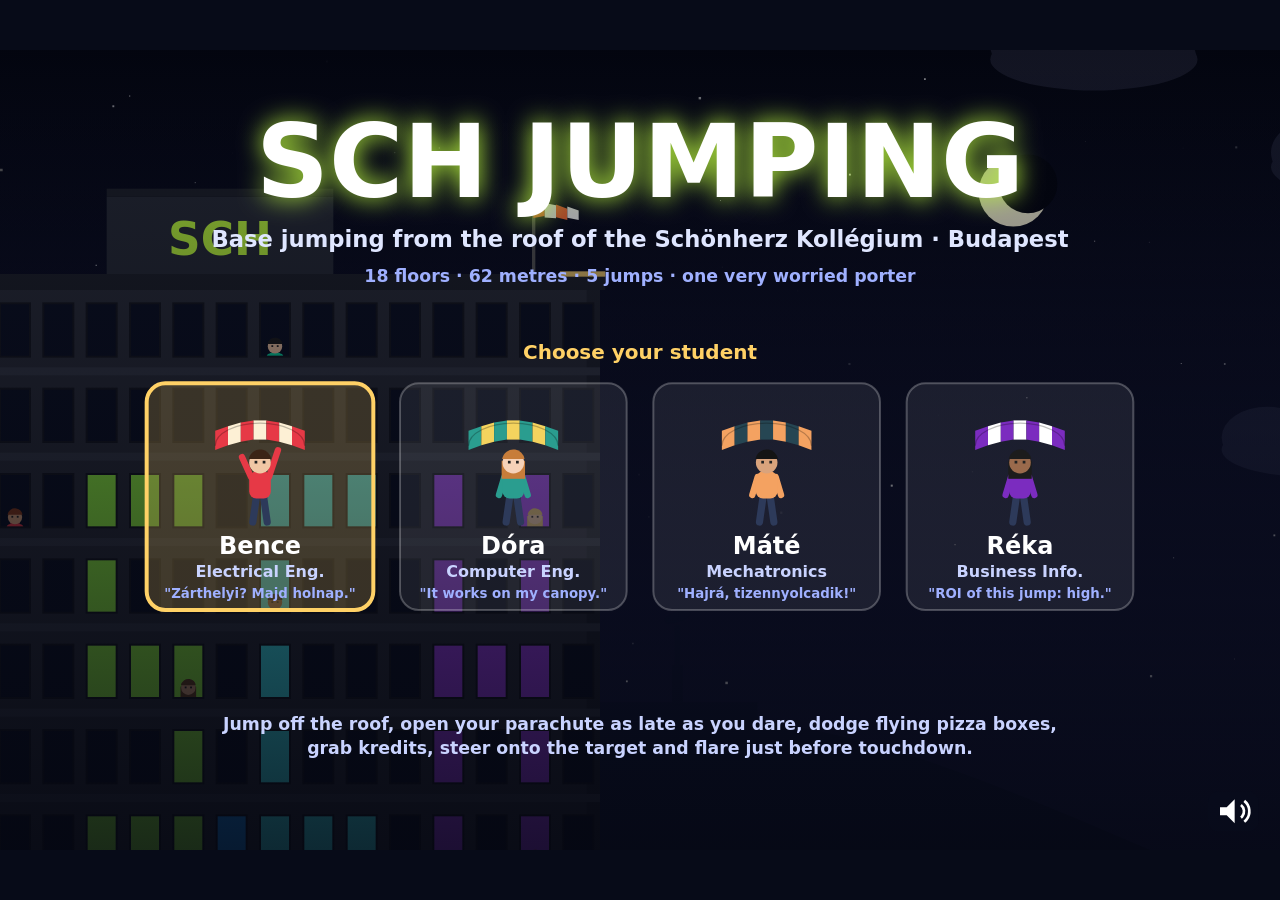
==== sch-jumping/index.html @ 9d04c033 "Add SCH Jumping: base jumping game from the Schönherz Kollégium roof Single-file HTML5 canvas game: " ====
<!doctype html>
<html lang="en">
<head>
<meta charset="utf-8">
<meta name="viewport" content="width=device-width, initial-scale=1, viewport-fit=cover">
<title>SCH Jumping</title>
<style>
  :root {
    --bg: #070b18;
    --fg: #f4f6ff;
    --btn: rgba(255, 255, 255, 0.16);
    --btn-border: rgba(255, 255, 255, 0.55);
    --act: rgba(255, 204, 51, 0.38);
  }
  @media (prefers-color-scheme: dark) {
    :root:not([data-theme="light"]) { --bg: #070b18; --fg: #f4f6ff; }
  }
  :root[data-theme="dark"] { --bg: #070b18; --fg: #f4f6ff; }
  html, body {
    margin: 0; height: 100%; background: var(--bg); color: var(--fg);
    overflow: hidden; touch-action: none; user-select: none; -webkit-user-select: none;
    font-family: system-ui, -apple-system, "Segoe UI", Roboto, sans-serif;
  }
  #wrap { position: fixed; inset: 0; display: flex; align-items: center; justify-content: center; }
  canvas { display: block; touch-action: none; outline: none; }
  #touch {
    position: fixed; left: 0; right: 0; bottom: 0; display: none;
    justify-content: space-between; align-items: flex-end;
    padding: 0 16px calc(16px + env(safe-area-inset-bottom)); pointer-events: none;
  }
  body.touch #touch { display: flex; }
  #touch .steer { display: flex; gap: 14px; }
  #touch button {
    pointer-events: auto; width: 68px; height: 68px; border-radius: 50%;
    background: var(--btn); border: 2px solid var(--btn-border); color: #fff;
    font-size: 26px; font-weight: 700; touch-action: none; -webkit-tap-highlight-color: transparent;
  }
  #touch button.act { width: 92px; height: 92px; background: var(--act); font-size: 15px; letter-spacing: .5px; }
  #touch button.on { background: rgba(255, 255, 255, 0.4); }
</style>
</head>
<body>
<div id="wrap"><canvas id="game" tabindex="0" aria-label="SCH Jumping game"></canvas></div>
<div id="touch">
  <div class="steer">
    <button id="btnL" aria-label="Steer left">◀</button>
    <button id="btnR" aria-label="Steer right">▶</button>
  </div>
  <button id="btnA" class="act" aria-label="Action">JUMP</button>
</div>
<script>
'use strict';
// =====================================================================
//  SCH JUMPING — base jumping from the roof of the Schönherz Kollégium
// =====================================================================

const cvs = document.getElementById('game');
const ctx = cvs.getContext('2d');
const W = 960, H = 600;
let scale = 1, dpr = 1;

function resize() {
  dpr = Math.min(window.devicePixelRatio || 1, 2);
  scale = Math.min(innerWidth / W, innerHeight / H);
  cvs.style.width = W * scale + 'px';
  cvs.style.height = H * scale + 'px';
  cvs.width = Math.round(W * scale * dpr);
  cvs.height = Math.round(H * scale * dpr);
}
addEventListener('resize', resize);
resize();

// ---------- helpers ----------
const clamp = (v, a, b) => Math.max(a, Math.min(b, v));
const lerp = (a, b, t) => a + (b - a) * t;
const rand = (a, b) => a + Math.random() * (b - a);
const pick = arr => arr[Math.floor(Math.random() * arr.length)];
function mulberry32(a) {
  return function () {
    a |= 0; a = a + 0x6D2B79F5 | 0;
    let t = Math.imul(a ^ a >>> 15, 1 | a);
    t = t + Math.imul(t ^ t >>> 7, 61 | t) ^ t;
    return ((t ^ t >>> 14) >>> 0) / 4294967296;
  };
}
function store(key, val) {
  try {
    if (val === undefined) return localStorage.getItem(key);
    localStorage.setItem(key, val);
  } catch (e) { /* storage unavailable */ }
  return null;
}

// ---------- world constants ----------
const PXM = 20;             // pixels per metre
const G = 300;              // gravity (px/s^2) — scaled for gameplay
const VT = 640;             // terminal free-fall speed (px/s)
const VC = 90;              // canopy descent speed (px/s)
const BLD_L = 80, BLD_R = 600;
const GF_H = 90, FLOOR_H = 64, FLOORS = 18, COLS = 16;
const CW = (BLD_R - BLD_L) / COLS;
const ROOF_H = GF_H + FLOORS * FLOOR_H;   // ~62 m, like the real 18-storey tower
const WORLD_W = 1700;
const EDGE_X = BLD_R - 12;

const SURF = [
  { x0: BLD_R, x1: 690, type: 'sidewalk' },
  { x0: 690, x1: 1220, type: 'lawn' },
  { x0: 1220, x1: 1250, type: 'sidewalk' },
  { x0: 1250, x1: 1400, type: 'road' },
  { x0: 1400, x1: WORLD_W, type: 'sidewalk' },
];
const TREES = [{ x: 715, trunk: 46, r: 30 }, { x: 1180, trunk: 60, r: 40 }];

const LEVELS = [
  { name: 'Gólyahét', en: "Freshers' week", sky: ['#5aa9f5', '#d4ecff'], land: '#6fae4a', wind: 12, gust: 8, tx: 870, tr: 95, throwEvery: 3.2, credits: 6, sun: [780, 110, '#fff6c8'] },
  { name: 'ZH-hét', en: 'Midterm week', sky: ['#2f86dc', '#a9d6ff'], land: '#63a544', wind: 28, gust: 12, tx: 990, tr: 82, throwEvery: 2.2, credits: 7, sun: [620, 70, '#fffbe0'] },
  { name: 'Vizsgaidőszak', en: 'Exam season', sky: ['#6d7885', '#c9d0d8'], land: '#5b8f47', wind: -30, gust: 15, tx: 800, tr: 70, throwEvery: 1.6, credits: 8, gloom: true },
  { name: 'Schönherz Qpa', en: 'Party week · Mátrix night', sky: ['#03050f', '#1b1f4a'], land: '#2f4a2c', wind: 40, gust: 18, tx: 1060, tr: 60, throwEvery: 1.1, credits: 9, night: true, matrix: true, moon: [760, 90] },
  { name: 'Diplomaosztó', en: 'Graduation day', sky: ['#e9774f', '#ffd29a'], land: '#6a9a45', wind: -42, gust: 22, tx: 920, tr: 50, throwEvery: 1.3, credits: 10, sun: [820, 380, '#fff0c0'] },
];

const STUDENTS = [
  { name: 'Bence', major: 'Electrical Eng.', quote: '"Zárthelyi? Majd holnap."', hoodie: '#e63946', hair: '#3b2416', skin: '#f1c7a5', canopy: ['#e63946', '#fdf0d5'] },
  { name: 'Dóra', major: 'Computer Eng.', quote: '"It works on my canopy."', hoodie: '#2a9d8f', hair: '#c77d3a', skin: '#f6d2b8', long: true, canopy: ['#2a9d8f', '#f4d35e'] },
  { name: 'Máté', major: 'Mechatronics', quote: '"Hajrá, tizennyolcadik!"', hoodie: '#f4a261', hair: '#141414', skin: '#d9a37c', canopy: ['#f4a261', '#264653'] },
  { name: 'Réka', major: 'Business Info.', quote: '"ROI of this jump: high."', hoodie: '#7b2cbf', hair: '#1c1c1c', skin: '#9a6a4c', long: true, canopy: ['#7b2cbf', '#ffffff'] },
];

const HAIRS = ['#1c1c1c', '#3b2416', '#6b4423', '#c77d3a', '#e8c170', '#8a3b1b'];
const SKINS = ['#f6d2b8', '#f1c7a5', '#d9a37c', '#b07a55', '#8d5b3e'];
const SHIRTS = ['#e63946', '#457b9d', '#2a9d8f', '#f4a261', '#8338ec', '#ffbe0b', '#3a86ff', '#fb5607', '#6c757d', '#06d6a0'];
const CHEERS = ['Hajrá!', 'Gyerünk!', 'Ez az!', 'Húzd meg!', 'SCH! SCH!', 'Nyomjad!'];

// ---------- game state ----------
let state = 'title';      // title | play | result | final
let sel = 0;              // selected student
let lvl = LEVELS[3];
let levelIdx = 0;
let runResults = [];
let best = parseInt(store('schjumping.best') || '0', 10) || 0;
let P, coins, items, warns, particles, floaters, crowd, residents, bubbles;
let throwTimer = 0, landT = 0, shake = 0, result = null, stats = null;
let camX = 150, camH = ROOF_H + 180 - H;
let gt = 0, power = 0, steer = 0;
let muted = store('schjumping.muted') === '1';
const keys = {};
const touchSteer = { l: false, r: false };

// ambient (deterministic background)
const bgRng = mulberry32(1848);
const clouds = Array.from({ length: 9 }, () => ({ x: bgRng() * 1600, y: 300 + bgRng() * 1100, s: 0.6 + bgRng() * 0.9, p: 0.25 + bgRng() * 0.3 }));
const midBlocks = [];
for (let x = -200; x < 2200;) { const w = 60 + bgRng() * 110; midBlocks.push({ x, w, h: 70 + bgRng() * 150, seed: bgRng() }); x += w + 10 + bgRng() * 30; }
const stars = Array.from({ length: 90 }, () => ({ x: bgRng() * W, y: bgRng() * H * 0.8, s: bgRng() * 1.6 + 0.3, tw: bgRng() * 6 }));
let tramX = -600;

// ---------- audio ----------
let AC = null, windGain = null, noiseBuf = null;
function initAudio() {
  if (AC) { if (AC.state === 'suspended') AC.resume(); return; }
  try {
    AC = new (window.AudioContext || window.webkitAudioContext)();
    noiseBuf = AC.createBuffer(1, AC.sampleRate * 2, AC.sampleRate);
    const d = noiseBuf.getChannelData(0);
    for (let i = 0; i < d.length; i++) d[i] = Math.random() * 2 - 1;
    const src = AC.createBufferSource(); src.buffer = noiseBuf; src.loop = true;
    const lp = AC.createBiquadFilter(); lp.type = 'lowpass'; lp.frequency.value = 700;
    windGain = AC.createGain(); windGain.gain.value = 0;
    src.connect(lp); lp.connect(windGain); windGain.connect(AC.destination); src.start();
  } catch (e) { AC = null; }
}
function blip(freq, dur, type = 'square', vol = 0.08, slide = 0) {
  if (!AC || muted) return;
  const t = AC.currentTime, o = AC.createOscillator(), g = AC.createGain();
  o.type = type; o.frequency.setValueAtTime(freq, t);
  if (slide) o.frequency.exponentialRampToValueAtTime(Math.max(40, freq + slide), t + dur);
  g.gain.setValueAtTime(vol, t); g.gain.exponentialRampToValueAtTime(0.0001, t + dur);
  o.connect(g); g.connect(AC.destination); o.start(t); o.stop(t + dur + 0.02);
}
function noise(dur, freq, q = 1, vol = 0.2) {
  if (!AC || muted) return;
  const t = AC.currentTime, s = AC.createBufferSource(), f = AC.createBiquadFilter(), g = AC.createGain();
  s.buffer = noiseBuf; f.type = 'bandpass'; f.frequency.value = freq; f.Q.value = q;
  g.gain.setValueAtTime(vol, t); g.gain.exponentialRampToValueAtTime(0.0001, t + dur);
  s.connect(f); f.connect(g); g.connect(AC.destination); s.start(t); s.stop(t + dur + 0.05);
}
const sfx = {
  jump: () => blip(300, 0.25, 'triangle', 0.12, 400),
  pop: () => { noise(0.25, 900, 0.8, 0.35); blip(160, 0.15, 'sine', 0.15, -60); },
  coin: () => { blip(988, 0.08, 'square', 0.06); setTimeout(() => blip(1319, 0.14, 'square', 0.06), 70); },
  hit: () => { blip(180, 0.2, 'sawtooth', 0.1, -120); noise(0.12, 500, 1, 0.15); },
  thud: () => { blip(110, 0.2, 'sine', 0.25, -50); noise(0.15, 200, 0.7, 0.25); },
  crash: () => { noise(0.8, 150, 0.5, 0.5); blip(90, 0.6, 'sawtooth', 0.12, -60); },
  cheer: () => { noise(1.4, 1600, 0.6, 0.18); noise(1.1, 2600, 0.8, 0.1); for (let i = 0; i < 5; i++) setTimeout(() => blip(700 + Math.random() * 600, 0.08, 'triangle', 0.04), i * 140); },
  beep: () => blip(1200, 0.06, 'square', 0.05),
  honk: () => { blip(420, 0.35, 'square', 0.08); blip(520, 0.35, 'square', 0.06); },
};

// ---------- level setup ----------
function windNow() {
  return lvl.wind + Math.sin(gt * 0.8) * lvl.gust * 0.6 + Math.sin(gt * 2.3 + 1) * lvl.gust * 0.4;
}
function surfaceAt(x) {
  for (const s of SURF) if (x >= s.x0 && x < s.x1) return s.type;
  return 'sidewalk';
}
function randomPerson(extra) {
  return Object.assign({ hair: pick(HAIRS), skin: pick(SKINS), hoodie: pick(SHIRTS), long: Math.random() < 0.45 }, extra);
}
function makeResidents() {
  const r = new Map();
  for (let row = 0; row < FLOORS; row++) for (let c = 0; c < COLS; c++)
    if (Math.random() < 0.11) r.set(row * COLS + c, randomPerson({ phase: Math.random() * 6 }));
  return r;
}
function makeCrowd(L) {
  const out = [];
  let tries = 0;
  while (out.length < 7 && tries++ < 300) {
    const x = rand(700, 1210);
    if (Math.abs(x - L.tx) < L.tr + 22) continue;
    if (TREES.some(t => Math.abs(t.x - x) < 14)) continue;
    if (out.some(o => Math.abs(o.x - x) < 22)) continue;
    out.push(randomPerson({ x, phase: Math.random() * 6, mood: 'idle', jumpT: 0 }));
  }
  return out;
}
function makeCoins(L) {
  const n = L.credits, out = [];
  for (let i = 0; i < n; i++) {
    const f = (i + 0.5) / n;
    out.push({ x: clamp(lerp(700, L.tx, f) + rand(-110, 110), 650, 1400), h: ROOF_H - 170 - f * (ROOF_H - 330), got: false, ph: Math.random() * 6 });
  }
  return out;
}
function startLevel(i) {
  levelIdx = i; lvl = LEVELS[i];
  P = { x: EDGE_X, h: ROOF_H, vx: 0, vd: 0, phase: 'ready', t: 0, deployT: 0, flareT: 0, flared: false, stallT: 0, rot: 0, spin: 0, openAlt: null, beepT: 0 };
  coins = makeCoins(lvl); items = []; warns = []; particles = []; floaters = []; bubbles = [];
  crowd = makeCrowd(lvl); residents = makeResidents();
  throwTimer = lvl.throwEvery + 1.5; landT = 0; shake = 0; result = null;
  stats = { coins: 0, hits: 0 };
  camX = clamp(P.x - W * 0.45, 0, WORLD_W - W); camH = clamp(P.h - H * 0.62, -70, ROOF_H + 180 - H);
  state = 'play';
  updateActionLabel();
}
function goTitle() {
  state = 'title'; lvl = LEVELS[3];
  P = { x: EDGE_X, h: ROOF_H, vx: 0, vd: 0, phase: 'ready', t: 0, rot: 0, spin: 0 };
  coins = []; items = []; warns = []; particles = []; floaters = []; bubbles = [];
  crowd = makeCrowd(lvl); residents = makeResidents();
  camX = 150; camH = ROOF_H + 180 - H;
  updateActionLabel();
}

// ---------- input ----------
function action() {
  initAudio();
  if (state === 'title') { runResults = []; startLevel(0); return; }
  if (state === 'result') {
    if (levelIdx < LEVELS.length - 1) startLevel(levelIdx + 1);
    else finishRun();
    return;
  }
  if (state === 'final') { goTitle(); return; }
  if (state !== 'play') return;
  if (P.phase === 'ready') doJump();
  else if (P.phase === 'free') deploy();
  else if (P.phase === 'canopy' && !P.flared) { P.flared = true; P.flareT = 1.2; blip(500, 0.15, 'triangle', 0.06, -200); }
  updateActionLabel();
}
function updateActionLabel() {
  const b = document.getElementById('btnA');
  let t = 'GO';
  if (state === 'play') t = { ready: 'JUMP', free: 'OPEN', deploy: 'OPEN', canopy: 'FLARE', done: '…' }[P.phase] || 'GO';
  else if (state === 'title') t = 'START';
  else if (state === 'result') t = 'NEXT';
  else if (state === 'final') t = 'AGAIN';
  b.textContent = t;
}
function doJump() {
  P.phase = 'free'; P.t = 0;
  P.vx = 40 + 130 * power; P.vd = -150;
  sfx.jump();
  floater(P.x, P.h + 50, power > 0.85 ? 'Great exit!' : power < 0.3 ? 'Weak exit…' : 'Go!', '#fff');
}
function deploy() {
  P.phase = 'deploy'; P.deployT = 0; P.openAlt = P.h;
  P.vx += rand(-25, 25);
  sfx.pop();
}
addEventListener('keydown', e => {
  const k = e.key;
  if (k === ' ' || k === 'Enter' || k.startsWith('Arrow')) e.preventDefault();
  if (keys[k]) return;
  keys[k] = true;
  if (state === 'title') {
    if (k === 'ArrowLeft' || k === 'a' || k === 'A') { sel = (sel + STUDENTS.length - 1) % STUDENTS.length; sfx.beep(); initAudio(); }
    if (k === 'ArrowRight' || k === 'd' || k === 'D') { sel = (sel + 1) % STUDENTS.length; sfx.beep(); initAudio(); }
  }
  if (k === ' ' || k === 'Enter') action();
  if (k === 'm' || k === 'M') toggleMute();
  if (k === 'Escape') goTitle();
});
addEventListener('keyup', e => { keys[e.key] = false; });
addEventListener('blur', () => { for (const k in keys) keys[k] = false; touchSteer.l = touchSteer.r = false; });
function toggleMute() { muted = !muted; store('schjumping.muted', muted ? '1' : '0'); if (windGain) windGain.gain.value = 0; }

function toLogical(e) {
  const r = cvs.getBoundingClientRect();
  return { x: (e.clientX - r.left) / r.width * W, y: (e.clientY - r.top) / r.height * H };
}
const MUTE_BTN = { x: 906, y: H - 44, w: 38, h: 30 };
function cardRect(i) { return { x: 110 + i * 190, y: 250, w: 170, h: 170 }; }
cvs.addEventListener('pointerdown', e => {
  e.preventDefault();
  cvs.focus();
  if (e.pointerType === 'touch') document.body.classList.add('touch');
  const p = toLogical(e);
  if (p.x >= MUTE_BTN.x && p.x <= MUTE_BTN.x + MUTE_BTN.w && p.y >= MUTE_BTN.y && p.y <= MUTE_BTN.y + MUTE_BTN.h) { initAudio(); toggleMute(); return; }
  if (state === 'title') {
    for (let i = 0; i < STUDENTS.length; i++) {
      const c = cardRect(i);
      if (p.x >= c.x && p.x <= c.x + c.w && p.y >= c.y && p.y <= c.y + c.h) {
        initAudio();
        if (sel === i) action(); else { sel = i; sfx.beep(); }
        return;
      }
    }
  }
  action();
});
function holdButton(id, on, off) {
  const b = document.getElementById(id);
  const down = e => { e.preventDefault(); b.classList.add('on'); on(); };
  const up = e => { e.preventDefault(); b.classList.remove('on'); off(); };
  b.addEventListener('pointerdown', down);
  b.addEventListener('pointerup', up);
  b.addEventListener('pointercancel', up);
  b.addEventListener('pointerleave', up);
}
holdButton('btnL', () => {
  touchSteer.l = true;
  if (state === 'title') { sel = (sel + STUDENTS.length - 1) % STUDENTS.length; initAudio(); sfx.beep(); }
}, () => { touchSteer.l = false; });
holdButton('btnR', () => {
  touchSteer.r = true;
  if (state === 'title') { sel = (sel + 1) % STUDENTS.length; initAudio(); sfx.beep(); }
}, () => { touchSteer.r = false; });
holdButton('btnA', () => action(), () => {});
if (matchMedia('(pointer: coarse)').matches) document.body.classList.add('touch');

// ---------- effects ----------
function floater(x, h, text, color, size = 18) { floaters.push({ x, h, text, color, size, life: 1.4 }); }
function burst(x, h, n, colors, speed = 160, g = 300) {
  for (let i = 0; i < n; i++) {
    const a = Math.random() * Math.PI * 2, s = Math.random() * speed;
    particles.push({ x, h, vx: Math.cos(a) * s, vh: Math.sin(a) * s + speed * 0.4, life: rand(0.6, 1.4), max: 1.4, c: pick(colors), size: rand(2, 5), g });
  }
}

// ---------- update ----------
function update(dt) {
  gt += dt;
  const w = lvl ? windNow() : 0;
  for (const c of clouds) { c.x += (w * 0.6 + 6) * dt * c.s; if (c.x > 1800) c.x -= 2000; if (c.x < -200) c.x += 2000; }
  tramX += 90 * dt; if (tramX > 2600) tramX = -900;

  for (const p of particles) { p.vh -= p.g * dt; p.x += p.vx * dt; p.h += p.vh * dt; p.life -= dt; if (p.h < 0 && p.g > 0) { p.h = 0; p.vh *= -0.3; p.vx *= 0.6; } }
  particles = particles.filter(p => p.life > 0);
  for (const f of floaters) { f.h += 40 * dt; f.life -= dt; }
  floaters = floaters.filter(f => f.life > 0);
  for (const b of bubbles) b.life -= dt;
  bubbles = bubbles.filter(b => b.life > 0);
  for (const c of crowd) {
    if (c.jumpT > 0) c.jumpT -= dt;
    if (state === 'play' && P.phase !== 'done' && P.phase !== 'ready' && P.h < 700 && Math.random() < dt * 0.25 && bubbles.length < 3)
      bubbles.push({ who: c, text: pick(CHEERS), life: 1.6 });
  }
  if (shake > 0) shake = Math.max(0, shake - dt * 2.5);

  if (state === 'title') { P.t += dt; return; }
  if (state !== 'play' && state !== 'result') return;

  steer = ((keys.ArrowRight || keys.d || keys.D || touchSteer.r) ? 1 : 0) - ((keys.ArrowLeft || keys.a || keys.A || touchSteer.l) ? 1 : 0);
  P.t += dt;

  if (P.phase === 'ready') {
    power = (Math.sin(P.t * 3.4 - Math.PI / 2) + 1) / 2;
  } else if (P.phase === 'free' || P.phase === 'deploy' || P.phase === 'canopy') {
    physics(dt, w);
    throwing(dt);
  } else if (P.phase === 'done') {
    landT += dt;
    if (landT > 1.6 && state === 'play') { state = 'result'; updateActionLabel(); }
  }

  for (const it of items) {
    it.vh -= it.g * dt; it.x += it.vx * dt; it.h += it.vh * dt; it.rot += it.spin * dt;
  }
  items = items.filter(it => it.h > -20 && it.x < WORLD_W + 50);
  for (const wn of warns) wn.t -= dt;
  for (const wn of warns) if (wn.t <= 0 && !wn.fired) { wn.fired = true; spawnItem(wn); }
  warns = warns.filter(wn => wn.t > -0.8);

  // camera
  const tcx = clamp(P.x - W * 0.45, 0, WORLD_W - W);
  const tch = clamp(P.h - H * 0.62, -70, ROOF_H + 180 - H);
  camX = lerp(camX, tcx, Math.min(1, dt * 4));
  camH = lerp(camH, tch, Math.min(1, dt * 6));

  // wind audio
  if (windGain && AC) {
    const target = muted ? 0 : (P.phase === 'free' || P.phase === 'deploy') ? clamp(Math.abs(P.vd) / VT, 0, 1) * 0.35 : P.phase === 'canopy' ? 0.04 : 0;
    windGain.gain.value = lerp(windGain.gain.value, target, Math.min(1, dt * 5));
  }
}

function physics(dt, w) {
  if (P.phase === 'free') {
    P.vd += (G - G * (P.vd * Math.abs(P.vd)) / (VT * VT)) * dt;
    P.vx += steer * 180 * dt;
    P.vx += (w * 0.25 - P.vx) * 0.5 * dt;
    P.vx = clamp(P.vx, -200, 200);
    P.rot = lerp(P.rot, clamp(P.vx / 900, -0.35, 0.35), dt * 3);
    const alt = P.h / PXM;
    if (alt < 26 && P.h > 0) { P.beepT -= dt; if (P.beepT <= 0) { sfx.beep(); P.beepT = alt < 16 ? 0.12 : 0.25; } }
  } else if (P.phase === 'deploy') {
    P.deployT += dt;
    const f = clamp((P.deployT - 0.15) / 0.45, 0, 1);
    P.vd += G * (1 - f) * dt;
    P.vd += (VC - P.vd) * f * 7 * dt;
    P.vx += (w + steer * 60 - P.vx) * 0.8 * dt;
    P.rot = lerp(P.rot, 0, dt * 5);
    if (P.deployT > 0.8) P.phase = 'canopy', updateActionLabel();
  } else if (P.phase === 'canopy') {
    let target = VC, rate = 2.5;
    if (P.flareT > 0) {
      P.flareT -= dt; target = 35; rate = 6;
      if (P.flareT <= 0) { P.stallT = 0.9; floater(P.x, P.h + 90, 'Stall!', '#ffb3b3', 16); }
    } else if (P.stallT > 0) { P.stallT -= dt; target = 200; }
    P.vd += (target - P.vd) * rate * dt;
    const vxT = P.flareT > 0 ? w * 0.6 + steer * 40 : w + steer * 120;
    P.vx += (vxT - P.vx) * 1.8 * dt;
    P.rot = lerp(P.rot, clamp(-P.vx / 600 + steer * 0.15, -0.3, 0.3), dt * 3);
  }
  if (P.spin > 0) P.spin = Math.max(0, P.spin - dt);

  P.x += P.vx * dt;
  P.h -= P.vd * dt;
  if (P.x > WORLD_W - 20) { P.x = WORLD_W - 20; P.vx = Math.min(0, P.vx); }

  // collisions
  const halfW = P.phase === 'canopy' || (P.phase === 'deploy' && P.deployT > 0.35) ? 38 : 9;
  if (P.h < ROOF_H - 4 && P.x - halfW < BLD_R) {
    return crash(halfW > 9 ? 'Canopy wrapped around the facade!' : 'You smacked into the Schönherz facade!', 'wall');
  }
  for (const t of TREES) {
    const cx = t.x, ch = t.trunk + t.r;
    if (Math.hypot(P.x - cx, P.h + 15 - ch) < t.r + 6) return stuck(t);
  }
  for (const c of coins) {
    if (!c.got && Math.hypot(P.x - c.x, P.h + 17 - c.h) < 26) {
      c.got = true; stats.coins++; sfx.coin();
      floater(c.x, c.h + 10, '+50 kredit', '#ffd166', 16);
      burst(c.x, c.h, 10, ['#ffd166', '#fff3b0'], 90, 0);
    }
  }
  for (const it of items) {
    if (!it.hit && Math.hypot(P.x - it.x, P.h + 17 - it.h) < 22) {
      it.hit = true; stats.hits++; sfx.hit();
      it.vx = -it.vx * 0.4; it.vh = 120; it.spin *= -2;
      P.vx += it.vx < 0 ? 50 : -50; P.spin = 0.8;
      floater(P.x, P.h + 55, it.label + ' −50', '#ff8fa3', 16);
    }
  }
  if (P.h <= 0) { P.h = 0; land(); }
}

function throwing(dt) {
  throwTimer -= dt;
  if (throwTimer > 0 || P.h < 160) return;
  throwTimer = lvl.throwEvery * rand(0.7, 1.3);
  const rows = [];
  for (let r = 0; r < FLOORS; r++) {
    const wh = GF_H + r * FLOOR_H + FLOOR_H / 2;
    if (wh < P.h - 120 && wh > P.h - 380) rows.push(r);
  }
  if (!rows.length) return;
  const row = pick(rows), col = COLS - 1 - Math.floor(Math.random() * 4);
  warns.push({ row, col, t: 0.55, fired: false, who: randomPerson() });
}
function spawnItem(wn) {
  const kinds = [
    { k: 'pizza', label: 'Pizza box', g: 320 },
    { k: 'book', label: 'Textbook', g: 320 },
    { k: 'plane', label: 'Paper plane', g: 30 },
    { k: 'zh', label: 'Failed ZH', g: 120 },
  ];
  const kd = pick(kinds);
  items.push({
    k: kd.k, label: kd.label, g: kd.g,
    x: BLD_L + (wn.col + 0.5) * CW, h: GF_H + wn.row * FLOOR_H + FLOOR_H / 2,
    vx: rand(170, 320), vh: kd.k === 'plane' ? rand(-30, 10) : rand(40, 140),
    rot: 0, spin: kd.k === 'plane' ? 0 : rand(-8, 8), hit: false,
  });
}

// ---------- outcomes ----------
function freefallPoints() {
  if (P.openAlt == null) return 0;
  return Math.round(1500 * Math.pow(1 - clamp(P.openAlt / ROOF_H, 0, 1), 3));
}
function endJump(res) {
  P.phase = 'done'; landT = 0; result = res; P.vx = 0; P.vd = 0;
  runResults[levelIdx] = res.total;
  updateActionLabel();
}
function crash(reason, how) {
  sfx.crash(); shake = 1;
  burst(P.x, P.h + 10, 24, ['#ffffff', '#cccccc', '#ffd166'], 200);
  for (const c of crowd) c.mood = 'shock';
  P.crashHow = how;
  endJump({ kind: 'crash', title: 'OUCH!', sub: reason, lines: [['Freefall bonus', 0], ['Ambulance to Szent Imre kórház', 0]], total: 0 });
}
function stuck(tree) {
  sfx.thud();
  P.tree = tree; P.x = clamp(P.x, tree.x - tree.r * 0.6, tree.x + tree.r * 0.6); P.h = tree.trunk + tree.r * 0.8;
  burst(P.x, P.h + 20, 16, ['#3e7b2e', '#5aa041', '#2d5e22'], 120);
  for (const c of crowd) c.mood = 'shock';
  const ff = freefallPoints(), cr = stats.coins * 50, hp = -stats.hits * 50;
  const lines = [['Freefall bonus', ff], ['Kredits collected', cr]];
  if (stats.hits) lines.push(['Hit by flying objects', hp]);
  lines.push(['Stuck in a tree — no landing points', 0]);
  endJump({ kind: 'stuck', title: 'STUCK IN A TREE', sub: 'The porter is fetching a ladder…', lines, total: Math.max(0, ff + cr + hp) });
}
function land() {
  const v = P.vd;
  if (P.phase === 'free' || v > 240) {
    return crash(P.phase === 'free' ? "You forgot to open the parachute!" : 'Opened way too low — hit the ground at ' + Math.round(v / PXM * 3.6) + ' km/h.', 'ground');
  }
  const surf = surfaceAt(P.x);
  const d = Math.abs(P.x - lvl.tx);
  const lines = [];
  const ff = freefallPoints();
  lines.push(['Freefall bonus (opened at ' + (P.openAlt / PXM).toFixed(1) + ' m)', ff]);
  let acc = 0;
  if (d <= lvl.tr) {
    acc = Math.round(800 * (1 - d / lvl.tr));
    lines.push(['Target accuracy (' + (d / PXM).toFixed(1) + ' m off)', acc]);
    if (d < lvl.tr * 0.15) { lines.push(['BULLSEYE!', 400]); acc += 400; }
  } else {
    lines.push(['Missed the target (' + (d / PXM).toFixed(1) + ' m off)', 0]);
  }
  let lq = 0, sub;
  if (v <= 60) { lq = 200; lines.push(['Perfect flare — soft landing', 200]); sub = 'Smooth as a Qpa afterparty.'; }
  else if (v <= 140) { sub = 'Solid landing.'; lines.push(['Normal landing', 0]); }
  else { lq = -150; lines.push(['Hard landing', -150]); sub = 'That knee will need some rest.'; }
  if (surf === 'road') { lq -= 200; lines.push(['Landed on Irinyi József utca!', -200]); sfx.honk(); }
  const cr = stats.coins * 50;
  if (stats.coins) lines.push(['Kredits collected (' + stats.coins + ')', cr]);
  if (stats.hits) lines.push(['Hit by flying objects (' + stats.hits + ')', -stats.hits * 50]);
  const total = Math.max(0, ff + acc + lq + cr - stats.hits * 50);
  const good = d <= lvl.tr;
  const title = d < lvl.tr * 0.15 ? 'BULLSEYE!' : good ? 'NICE LANDING!' : surf === 'road' ? 'WATCH THE TRAM!' : 'OFF TARGET';
  if (v > 140) sfx.thud(); else blip(200, 0.1, 'sine', 0.15);
  burst(P.x, 2, 14, ['#b89b72', '#8a7458', '#d8c3a0'], 90);
  if (good) {
    sfx.cheer();
    for (const c of crowd) { c.mood = 'cheer'; c.jumpT = 2; }
    burst(P.x, 40, d < lvl.tr * 0.15 ? 70 : 30, ['#ff595e', '#ffca3a', '#8ac926', '#1982c4', '#6a4c93', '#ffffff'], 260);
  }
  endJump({ kind: good ? 'good' : 'miss', title, sub, lines, total });
}
function finishRun() {
  const total = runResults.reduce((a, b) => a + (b || 0), 0);
  if (total > best) { best = total; store('schjumping.best', String(best)); finalNewBest = true; } else finalNewBest = false;
  finalTotal = total;
  state = 'final';
  updateActionLabel();
}
let finalTotal = 0, finalNewBest = false;
function rating(t) {
  if (t < 2000) return ['Gólya', 'fresher — still looking for the lift'];
  if (t < 4500) return ['Kolis', 'dorm regular'];
  if (t < 7000) return ['Szintfelelős', 'floor rep — respected on all 18 levels'];
  if (t < 9000) return ['Qpa legend', 'they will talk about this jump for years'];
  return ['Schönherz Hall of Fame', 'your name goes up in Mátrix lights'];
}

// =====================================================================
//  RENDERING
// =====================================================================
function draw() {
  ctx.setTransform(scale * dpr, 0, 0, scale * dpr, 0, 0);
  const sx = shake > 0 ? (Math.random() - 0.5) * 14 * shake : 0;
  const sy = shake > 0 ? (Math.random() - 0.5) * 14 * shake : 0;
  ctx.save();
  ctx.translate(sx, sy);
  drawSky();
  drawFar();
  drawClouds();
  drawMid();
  ctx.save();
  ctx.translate(-camX, H + camH);
  drawGround();
  drawBuilding();
  drawTrees();
  drawTarget();
  drawCrowd();
  drawCoins();
  drawItems();
  if (state !== 'title') drawPlayer();
  drawParticles();
  drawFloaters();
  ctx.restore();
  ctx.restore();

  if (lvl.gloom) { ctx.fillStyle = 'rgba(60,70,90,0.12)'; ctx.fillRect(0, 0, W, H); }
  if (state === 'title') drawTitle();
  else {
    drawHUD();
    if (state === 'result') drawResult();
    if (state === 'final') drawFinal();
  }
  drawMuteButton();
}

// ---------- background ----------
function drawSky() {
  const g = ctx.createLinearGradient(0, 0, 0, H);
  g.addColorStop(0, lvl.sky[0]); g.addColorStop(1, lvl.sky[1]);
  ctx.fillStyle = g; ctx.fillRect(0, 0, W, H);
  if (lvl.night) {
    for (const s of stars) {
      ctx.globalAlpha = 0.5 + 0.5 * Math.sin(gt * 2 + s.tw);
      ctx.fillStyle = '#fff'; ctx.fillRect(s.x, s.y, s.s, s.s);
    }
    ctx.globalAlpha = 1;
  }
  if (lvl.moon) {
    const [mx, my] = lvl.moon;
    ctx.fillStyle = '#f5f1d6'; circle(mx, my + camH * 0.02, 26); ctx.fill();
    ctx.fillStyle = lvl.sky[0]; circle(mx + 11, my - 6 + camH * 0.02, 22); ctx.fill();
  }
  if (lvl.sun) {
    const [sx, sy, c] = lvl.sun;
    const y = sy + (ROOF_H - camH) * 0.05;
    const rg = ctx.createRadialGradient(sx, y, 10, sx, y, 120);
    rg.addColorStop(0, c); rg.addColorStop(0.25, c + 'aa'); rg.addColorStop(1, c + '00');
    ctx.fillStyle = rg; ctx.fillRect(sx - 130, y - 130, 260, 260);
    ctx.fillStyle = c; circle(sx, y, 26); ctx.fill();
  }
}
function tint(base) { return lvl.night ? '#0d1330' : base; }
function drawFar() {
  // Gellért Hill with the Liberty Statue, far in the background
  const baseY = H - 70 + (camH + 70) * 0.22;
  const ox = -camX * 0.08;
  ctx.fillStyle = lvl.night ? '#111838' : lvl.gloom ? '#7d8a96' : shadeSky(0.35);
  ctx.beginPath();
  ctx.moveTo(-10 + ox, baseY);
  ctx.bezierCurveTo(150 + ox, baseY - 60, 330 + ox, baseY - 215, 520 + ox, baseY - 225);
  ctx.bezierCurveTo(700 + ox, baseY - 230, 850 + ox, baseY - 120, 1100 + ox, baseY - 40);
  ctx.lineTo(1100 + ox, baseY + 400); ctx.lineTo(-10 + ox, baseY + 400); ctx.fill();
  // Citadella + statue
  const tx = 520 + ox, ty = baseY - 225;
  ctx.fillRect(tx - 60, ty - 12, 120, 14);
  ctx.fillRect(tx - 4, ty - 40, 8, 30);
  ctx.fillRect(tx - 2, ty - 70, 4, 32);
  ctx.beginPath(); ctx.ellipse(tx, ty - 76, 10, 4, -0.3, 0, Math.PI * 2); ctx.fill();
  ctx.fillRect(tx - 1, ty - 82, 2, 8);
}
function shadeSky(k) {
  // mix of the two sky colours darkened a bit — cheap atmospheric perspective
  const a = hexToRgb(lvl.sky[0]), b = hexToRgb(lvl.sky[1]);
  const m = a.map((v, i) => Math.round((v * 0.4 + b[i] * 0.6) * (1 - k)));
  return `rgb(${m[0]},${m[1]},${m[2]})`;
}
function hexToRgb(h) { const n = parseInt(h.slice(1), 16); return [n >> 16 & 255, n >> 8 & 255, n & 255]; }
function drawClouds() {
  ctx.fillStyle = lvl.night ? 'rgba(160,170,220,0.12)' : lvl.gloom ? 'rgba(235,238,242,0.75)' : 'rgba(255,255,255,0.85)';
  for (const c of clouds) {
    const x = ((c.x - camX * c.p) % 2000 + 2000) % 2000 - 200;
    const yy = H - (c.y * 1.1 - camH * c.p);
    cloud(x, yy, c.s);
  }
}
function cloud(x, y, s) {
  ctx.beginPath();
  ctx.ellipse(x, y, 60 * s, 18 * s, 0, 0, Math.PI * 2);
  ctx.ellipse(x - 30 * s, y - 8 * s, 30 * s, 20 * s, 0, 0, Math.PI * 2);
  ctx.ellipse(x + 20 * s, y - 14 * s, 36 * s, 24 * s, 0, 0, Math.PI * 2);
  ctx.fill();
}
function drawMid() {
  const baseY = H - 100 + (camH + 70) * 0.5;
  const ox = -camX * 0.45;
  for (const b of midBlocks) {
    const x = b.x + ox;
    if (x > W || x + b.w < 0) continue;
    ctx.fillStyle = lvl.night ? '#161d3d' : lvl.gloom ? '#8e98a3' : shadeSky(0.5);
    ctx.fillRect(x, baseY - b.h, b.w, b.h + 400);
    const r = mulberry32(Math.floor(b.seed * 1e9));
    for (let wy = baseY - b.h + 10; wy < baseY - 10; wy += 16) for (let wx = x + 8; wx < x + b.w - 8; wx += 14) {
      const on = r() < (lvl.night ? 0.35 : 0.2);
      ctx.fillStyle = lvl.night ? (on ? '#ffd98a' : '#0f1530') : (on ? 'rgba(255,255,255,0.35)' : 'rgba(0,0,0,0.12)');
      ctx.fillRect(wx, wy, 7, 9);
    }
  }
  // BME "K" building with its twin towers
  const kx = 1250 + ox, kw = 420;
  ctx.fillStyle = lvl.night ? '#1a2246' : lvl.gloom ? '#99a2ab' : shadeSky(0.42);
  ctx.fillRect(kx, baseY - 120, kw, 520);
  for (const tx of [kx + 70, kx + kw - 110]) {
    ctx.fillRect(tx, baseY - 190, 40, 80);
    ctx.beginPath(); ctx.moveTo(tx - 4, baseY - 190); ctx.lineTo(tx + 20, baseY - 225); ctx.lineTo(tx + 44, baseY - 190); ctx.fill();
  }
  ctx.fillStyle = lvl.night ? '#ffd98a' : 'rgba(255,255,255,0.3)';
  for (const tx of [kx + 70, kx + kw - 110]) { circle(tx + 20, baseY - 165, 7); ctx.fill(); }
  // tram 4 rolling along in the distance
  const tx = tramX - camX * 0.45;
  if (tx > -400 && tx < W + 50) {
    ctx.fillStyle = '#f5c400';
    roundRect(tx, baseY - 26, 330, 22, 5); ctx.fill();
    ctx.fillStyle = lvl.night ? '#ffe9a8' : '#3b4a5a';
    for (let i = 0; i < 12; i++) ctx.fillRect(tx + 10 + i * 26, baseY - 22, 18, 9);
    ctx.fillStyle = '#222'; ctx.font = 'bold 9px system-ui'; ctx.fillText('4', tx + 318, baseY - 12);
    ctx.fillStyle = '#555'; ctx.fillRect(tx + 150, baseY - 36, 2, 10); ctx.fillRect(tx + 140, baseY - 36, 22, 2);
  }
  ctx.fillStyle = lvl.night ? '#1a2033' : '#6d7278';
  ctx.fillRect(0, baseY - 4, W, 400);
}

// ---------- world ----------
function drawGround() {
  for (const s of SURF) {
    let c = s.type === 'lawn' ? lvl.land : s.type === 'road' ? '#3c3f45' : '#b9b3a8';
    if (lvl.night) c = s.type === 'lawn' ? '#2f4a2c' : s.type === 'road' ? '#24262b' : '#5f5b55';
    ctx.fillStyle = c;
    ctx.fillRect(s.x0, 0, s.x1 - s.x0, 20);
    if (s.type === 'road') {
      ctx.fillStyle = '#ddd';
      for (let x = s.x0 + 10; x < s.x1 - 20; x += 34) ctx.fillRect(x, 3, 18, 3);
      ctx.fillStyle = '#9aa0a6'; ctx.fillRect(s.x0 + 30, 0, 26, 3); ctx.fillRect(s.x0 + 90, 0, 26, 3);
    }
    if (s.type === 'lawn') {
      ctx.fillStyle = lvl.night ? '#253d23' : '#4f8a36';
      for (let x = s.x0; x < s.x1; x += 9) ctx.fillRect(x, -3 - ((x * 7) % 4), 2, 4 + ((x * 7) % 4));
      if (!lvl.night) for (let x = s.x0 + 13; x < s.x1; x += 57) { ctx.fillStyle = (x % 3) ? '#fff' : '#ffd166'; ctx.fillRect(x, -4, 3, 3); }
    }
  }
  ctx.fillStyle = lvl.night ? '#3a2e25' : '#7a5c43';
  ctx.fillRect(0, 20, WORLD_W, 200);
  ctx.fillStyle = lvl.night ? '#5f5b55' : '#b9b3a8';
  ctx.fillRect(0, 0, BLD_R, 20);
  // street sign
  ctx.fillStyle = '#555'; ctx.fillRect(1418, -70, 3, 70);
  ctx.fillStyle = '#1f4e9c'; ctx.fillRect(1378, -86, 84, 18);
  ctx.fillStyle = '#fff'; ctx.font = 'bold 9px system-ui'; ctx.textAlign = 'center';
  ctx.fillText('IRINYI JÓZSEF U.', 1420, -73); ctx.textAlign = 'left';
  // lamp post
  ctx.fillStyle = '#444'; ctx.fillRect(1520, -110, 4, 110); ctx.fillRect(1520, -110, 22, 4);
  ctx.fillStyle = lvl.night ? '#ffe9a8' : '#ddd'; ctx.fillRect(1536, -108, 10, 5);
  if (lvl.night) { ctx.fillStyle = 'rgba(255,233,168,0.12)'; ctx.beginPath(); ctx.moveTo(1541, -103); ctx.lineTo(1500, 0); ctx.lineTo(1582, 0); ctx.fill(); }
  // windsock near the target
  windsock(1215, -80, 0.8);
}
function windsock(x, y, s, pole = -y) {
  ctx.fillStyle = '#555'; ctx.fillRect(x - 1, y, 2.5, pole);
  const w = windNow();
  const dir = Math.sign(w) || 1, str = clamp(Math.abs(w) / 50, 0.15, 1);
  const len = 34 * s, droop = (1 - str) * 22 * s;
  for (let i = 0; i < 4; i++) {
    const a0 = i / 4, a1 = (i + 1) / 4;
    const flap = Math.sin(gt * 9 + i) * 2 * str;
    ctx.fillStyle = i % 2 ? '#fff' : '#ff6b35';
    ctx.beginPath();
    ctx.moveTo(x + dir * len * a0, y + droop * a0 * a0 - 6 * s * (1 - a0 * 0.4));
    ctx.lineTo(x + dir * len * a1, y + droop * a1 * a1 - 6 * s * (1 - a1 * 0.4) + flap);
    ctx.lineTo(x + dir * len * a1, y + droop * a1 * a1 + 6 * s * (1 - a1 * 0.4) + flap);
    ctx.lineTo(x + dir * len * a0, y + droop * a0 * a0 + 6 * s * (1 - a0 * 0.4));
    ctx.fill();
  }
}
const FONT = { S: ['111', '100', '111', '001', '111'], C: ['111', '100', '100', '100', '111'], H: ['101', '101', '111', '101', '101'] };
function matrixColor(c, r) {
  const row = 15 - r;
  if (row >= 0 && row < 5) {
    const cc = c - 4;
    if (cc >= 0 && cc < 11) {
      const li = Math.floor(cc / 4), lc = cc % 4;
      if (lc < 3 && FONT['SCH'[li]][row][lc] === '1') return `hsl(${(gt * 70 + li * 90) % 360},95%,62%)`;
    }
  }
  const v = Math.sin(c * 0.55 + gt * 3) + Math.sin(r * 0.45 - gt * 2.2);
  if (v > 1.7) return `hsl(${(gt * 40 + r * 14) % 360},85%,${28 + v * 12}%)`;
  return '#0b1022';
}
function drawBuilding() {
  const top = -ROOF_H;
  // facade
  ctx.fillStyle = lvl.night ? '#2a2d38' : '#dcd7cb';
  ctx.fillRect(BLD_L, top, BLD_R - BLD_L, ROOF_H);
  ctx.fillStyle = lvl.night ? '#20232d' : '#c7c1b3';
  ctx.fillRect(BLD_L, top, 10, ROOF_H); ctx.fillRect(BLD_R - 10, top, 10, ROOF_H);
  // floors
  const vis0 = camH - 20, vis1 = camH + H + 20;
  for (let r = 0; r < FLOORS; r++) {
    const fb = GF_H + r * FLOOR_H;
    if (fb + FLOOR_H < vis0 || fb > vis1) continue;
    ctx.fillStyle = lvl.night ? '#353946' : '#e9e5db';
    ctx.fillRect(BLD_L, -fb - 6, BLD_R - BLD_L, 6);
    for (let c = 0; c < COLS; c++) {
      const x = BLD_L + c * CW + 5, y = -fb - FLOOR_H + 10, w = CW - 10, h = FLOOR_H - 24;
      let col;
      const hash = (r * 131 + c * 71 + levelIdx * 17) % 97;
      if (lvl.matrix) col = matrixColor(c, r);
      else if (lvl.night) col = hash % 3 === 0 ? '#ffd98a' : '#1d2433';
      else col = hash % 5 === 0 ? '#8aa3b8' : '#5b7896';
      ctx.fillStyle = col; ctx.fillRect(x, y, w, h);
      if (!lvl.night) {
        ctx.fillStyle = 'rgba(255,255,255,0.18)';
        ctx.beginPath(); ctx.moveTo(x, y + h); ctx.lineTo(x + w * 0.5, y); ctx.lineTo(x + w * 0.7, y); ctx.lineTo(x + w * 0.2, y + h); ctx.fill();
        if (hash % 7 === 0) { ctx.fillStyle = '#e8e2cf'; ctx.fillRect(x, y, w, h * 0.45); }
      }
      const res = residents && residents.get(r * COLS + c);
      const warn = warns.find(wn => wn.row === r && wn.col === c && !wn.fired);
      if (res || warn) {
        const who = warn ? warn.who : res;
        const near = state === 'play' && P && Math.abs(P.h - (fb + FLOOR_H / 2)) < 220;
        ctx.save();
        ctx.beginPath(); ctx.rect(x, y, w, h); ctx.clip();
        drawPerson(x + w / 2, y + h + 22, 0.9, who, warn ? 'throw' : near ? 'cheer' : 'idle', gt + (who.phase || 0));
        ctx.restore();
        if (warn) { ctx.fillStyle = '#ff3b3b'; ctx.font = 'bold 18px system-ui'; ctx.textAlign = 'center'; ctx.fillText('!', x + w / 2, y - 2); ctx.textAlign = 'left'; }
      }
      ctx.strokeStyle = lvl.night ? '#15171f' : '#9c968a'; ctx.lineWidth = 1.5; ctx.strokeRect(x, y, w, h);
    }
  }
  // ground floor
  ctx.fillStyle = lvl.night ? '#1b1e27' : '#a7a196';
  ctx.fillRect(BLD_L, -GF_H, BLD_R - BLD_L, GF_H);
  ctx.fillStyle = lvl.night ? '#ffe3a1' : '#6f8ea8';
  ctx.fillRect(BLD_L + 180, -60, 160, 60);
  ctx.strokeStyle = '#333'; ctx.lineWidth = 2;
  for (let x = BLD_L + 180; x <= BLD_L + 340; x += 40) { ctx.beginPath(); ctx.moveTo(x, -60); ctx.lineTo(x, 0); ctx.stroke(); }
  ctx.fillStyle = '#1b2a4a'; ctx.fillRect(BLD_L + 150, -84, 220, 18);
  ctx.fillStyle = '#fff'; ctx.font = 'bold 12px system-ui'; ctx.textAlign = 'center';
  ctx.fillText('SCHÖNHERZ KOLLÉGIUM', BLD_L + 260, -71); ctx.textAlign = 'left';
  // roof
  ctx.fillStyle = lvl.night ? '#1d2029' : '#b5afa2';
  ctx.fillRect(BLD_L - 4, top - 12, BLD_R - BLD_L + 8, 12);
  ctx.fillStyle = lvl.night ? '#262a35' : '#cfc9bb';
  ctx.fillRect(BLD_L + 150, top - 70, 170, 58);
  ctx.fillStyle = lvl.night ? '#1d2029' : '#a39d90';
  ctx.fillRect(BLD_L + 150, top - 76, 170, 6);
  // rooftop SCH sign
  ctx.fillStyle = lvl.night ? `hsl(${(gt * 60) % 360},90%,60%)` : '#1b2a4a';
  ctx.font = '900 34px system-ui'; ctx.textAlign = 'center';
  ctx.fillText('SCH', BLD_L + 235, top - 26); ctx.textAlign = 'left';
  // antennas
  ctx.strokeStyle = '#666'; ctx.lineWidth = 2;
  ctx.beginPath(); ctx.moveTo(BLD_L + 60, top - 12); ctx.lineTo(BLD_L + 60, top - 110); ctx.stroke();
  ctx.beginPath(); ctx.moveTo(BLD_L + 48, top - 90); ctx.lineTo(BLD_L + 72, top - 90); ctx.moveTo(BLD_L + 52, top - 75); ctx.lineTo(BLD_L + 68, top - 75); ctx.stroke();
  ctx.fillStyle = Math.sin(gt * 4) > 0 ? '#ff3b3b' : '#661818'; circle(BLD_L + 60, top - 112, 3); ctx.fill();
  windsock(BLD_R - 50, top - 60, 1, 48);
  // jump platform
  ctx.fillStyle = '#e9c46a'; ctx.fillRect(BLD_R - 30, top - 14, 34, 4);
}
function drawTrees() {
  for (const t of TREES) {
    ctx.fillStyle = '#5b3d26'; ctx.fillRect(t.x - 5, -t.trunk - 10, 10, t.trunk + 10);
    const cy = -(t.trunk + t.r);
    ctx.fillStyle = lvl.night ? '#1e3a1f' : '#3e7b2e';
    circle(t.x, cy, t.r); ctx.fill();
    ctx.fillStyle = lvl.night ? '#28492a' : '#57a041';
    circle(t.x - t.r * 0.35, cy - t.r * 0.3, t.r * 0.55); ctx.fill();
    circle(t.x + t.r * 0.4, cy - t.r * 0.1, t.r * 0.5); ctx.fill();
  }
}
function drawTarget() {
  const x = lvl.tx, r = lvl.tr;
  const rings = 5;
  for (let i = 0; i < rings; i++) {
    const rr = r * (1 - i / rings);
    ctx.fillStyle = i % 2 ? '#fff' : '#e63946';
    ctx.beginPath(); ctx.ellipse(x, 1, rr, Math.max(3, rr * 0.16), 0, 0, Math.PI * 2); ctx.fill();
  }
  ctx.fillStyle = '#ffd166';
  ctx.beginPath(); ctx.ellipse(x, 1, r * 0.15, Math.max(2, r * 0.15 * 0.16), 0, 0, Math.PI * 2); ctx.fill();
  // marker flag
  ctx.fillStyle = '#333'; ctx.fillRect(x - 1, -46, 2, 46);
  ctx.fillStyle = '#ffd166';
  ctx.beginPath(); ctx.moveTo(x + 1, -46); ctx.lineTo(x + 24, -40 + Math.sin(gt * 6) * 2); ctx.lineTo(x + 1, -34); ctx.fill();
}
function drawCrowd() {
  for (const c of crowd) {
    let pose = c.mood;
    let hop = 0;
    if (c.mood === 'cheer') hop = Math.abs(Math.sin(gt * 9 + c.phase)) * 8;
    if (c.mood === 'idle' && state === 'play' && P.phase !== 'ready' && P.phase !== 'done') pose = Math.sin(gt * 3 + c.phase) > 0.3 ? 'cheer' : 'idle';
    drawPerson(c.x, -hop, 1, c, pose, gt + c.phase);
  }
  for (const b of bubbles) {
    const x = b.who.x, y = -58;
    ctx.globalAlpha = clamp(b.life * 2, 0, 1);
    ctx.font = 'bold 11px system-ui';
    const w = ctx.measureText(b.text).width + 12;
    ctx.fillStyle = '#fff'; roundRect(x - w / 2, y - 16, w, 18, 6); ctx.fill();
    ctx.beginPath(); ctx.moveTo(x - 3, y + 2); ctx.lineTo(x + 3, y + 2); ctx.lineTo(x, y + 7); ctx.fill();
    ctx.fillStyle = '#222'; ctx.textAlign = 'center'; ctx.fillText(b.text, x, y - 3); ctx.textAlign = 'left';
    ctx.globalAlpha = 1;
  }
}
function drawCoins() {
  for (const c of coins) {
    if (c.got) continue;
    const y = -(c.h + Math.sin(gt * 3 + c.ph) * 4);
    const sx = Math.abs(Math.cos(gt * 2.5 + c.ph));
    ctx.save(); ctx.translate(c.x, y); ctx.scale(Math.max(0.15, sx), 1);
    ctx.fillStyle = '#f2b705'; circle(0, 0, 11); ctx.fill();
    ctx.fillStyle = '#ffd84d'; circle(0, 0, 8); ctx.fill();
    ctx.fillStyle = '#9a6b00'; ctx.font = 'bold 11px system-ui'; ctx.textAlign = 'center'; ctx.fillText('K', 0, 4);
    ctx.restore();
  }
  ctx.textAlign = 'left';
}
function drawItems() {
  for (const it of items) {
    ctx.save(); ctx.translate(it.x, -it.h); ctx.rotate(it.rot);
    if (it.k === 'pizza') {
      ctx.fillStyle = '#c8a26b'; ctx.fillRect(-9, -9, 18, 18);
      ctx.fillStyle = '#d62828'; circle(0, 0, 5); ctx.fill();
      ctx.strokeStyle = '#8a6a3e'; ctx.lineWidth = 1; ctx.strokeRect(-9, -9, 18, 18);
    } else if (it.k === 'book') {
      ctx.fillStyle = '#1d3557'; ctx.fillRect(-10, -7, 20, 14);
      ctx.fillStyle = '#f1faee'; ctx.fillRect(-10, 4, 20, 3);
      ctx.fillStyle = '#ffd166'; ctx.font = 'bold 6px system-ui'; ctx.fillText('MATEK', -9, 1);
    } else if (it.k === 'plane') {
      ctx.fillStyle = '#f8f9fa'; ctx.beginPath(); ctx.moveTo(12, 0); ctx.lineTo(-10, -6); ctx.lineTo(-6, 0); ctx.lineTo(-10, 6); ctx.fill();
      ctx.strokeStyle = '#adb5bd'; ctx.lineWidth = 1; ctx.stroke();
    } else {
      ctx.fillStyle = '#fff'; ctx.fillRect(-8, -10, 16, 20);
      ctx.fillStyle = '#999'; for (let i = 0; i < 4; i++) ctx.fillRect(-6, -6 + i * 4, 9, 1);
      ctx.fillStyle = '#e00'; ctx.font = 'bold 12px system-ui'; ctx.fillText('1', 1, 8);
    }
    ctx.restore();
  }
}
function drawParticles() {
  for (const p of particles) {
    ctx.globalAlpha = clamp(p.life / 0.6, 0, 1);
    ctx.fillStyle = p.c; ctx.fillRect(p.x - p.size / 2, -p.h - p.size / 2, p.size, p.size);
  }
  ctx.globalAlpha = 1;
}
function drawFloaters() {
  ctx.textAlign = 'center';
  for (const f of floaters) {
    ctx.globalAlpha = clamp(f.life, 0, 1);
    ctx.font = `800 ${f.size}px system-ui`;
    ctx.strokeStyle = 'rgba(0,0,0,0.6)'; ctx.lineWidth = 3; ctx.strokeText(f.text, f.x, -f.h);
    ctx.fillStyle = f.color; ctx.fillText(f.text, f.x, -f.h);
  }
  ctx.globalAlpha = 1; ctx.textAlign = 'left';
}

// ---------- characters ----------
function drawPerson(x, y, s, c, pose, t) {
  // (x, y) = feet position in canvas coords; figure is ~34px tall at s=1
  ctx.save(); ctx.translate(x, y); ctx.scale(s, s);
  ctx.lineCap = 'round';
  // legs
  ctx.strokeStyle = '#2d3a5a'; ctx.lineWidth = 4;
  ctx.beginPath(); ctx.moveTo(-2, -14); ctx.lineTo(-4, 0); ctx.moveTo(2, -14); ctx.lineTo(4, 0); ctx.stroke();
  // arms
  let la = [-8, -15], ra = [8, -15];
  if (pose === 'cheer') { const b = Math.sin(t * 10) * 3; la = [-10, -38 + b]; ra = [10, -38 - b]; }
  else if (pose === 'wave') ra = [11, -36 + Math.sin(t * 10) * 4];
  else if (pose === 'shock') { la = [-4, -34]; ra = [4, -34]; }
  else if (pose === 'throw') { ra = [12, -34]; }
  ctx.strokeStyle = c.hoodie; ctx.lineWidth = 3.5;
  ctx.beginPath(); ctx.moveTo(-5, -25); ctx.lineTo(la[0], la[1]); ctx.moveTo(5, -25); ctx.lineTo(ra[0], ra[1]); ctx.stroke();
  // torso
  ctx.fillStyle = c.hoodie; roundRect(-6, -28, 12, 15, 4); ctx.fill();
  // head
  if (c.long) { ctx.fillStyle = c.hair; ctx.fillRect(-6.5, -34, 13, 10); }
  ctx.fillStyle = c.skin; circle(0, -33, 6); ctx.fill();
  ctx.fillStyle = c.hair; ctx.beginPath(); ctx.arc(0, -34, 6.3, Math.PI * 1.05, Math.PI * 1.95); ctx.fill();
  ctx.fillStyle = '#222'; ctx.fillRect(-3, -34, 1.5, 1.5); ctx.fillRect(1.5, -34, 1.5, 1.5);
  if (pose === 'shock') { circle(0, -30, 1.5); ctx.fill(); }
  ctx.restore();
}
function drawCanopy(x, y, open, cols) {
  // y = bottom line of canopy; open 0..1
  const w = 84 * open, hgt = 18 * open, n = 7;
  if (w < 2) return;
  for (let i = 0; i < n; i++) {
    const a0 = i / n, a1 = (i + 1) / n;
    const x0 = x - w / 2 + w * a0, x1 = x - w / 2 + w * a1;
    const arc = u => Math.sin(u * Math.PI) * 10 * open;
    ctx.fillStyle = cols[i % 2];
    ctx.beginPath();
    ctx.moveTo(x0, y - arc(a0)); ctx.lineTo(x1, y - arc(a1));
    ctx.lineTo(x1, y - arc(a1) - hgt); ctx.lineTo(x0, y - arc(a0) - hgt); ctx.fill();
  }
  ctx.strokeStyle = 'rgba(0,0,0,0.25)'; ctx.lineWidth = 1;
  ctx.beginPath(); ctx.ellipse(x, y - 4 * open, w / 2, hgt * 0.9 + 5 * open, 0, Math.PI, 0); ctx.stroke();
}
function drawPlayer() {
  const st = STUDENTS[sel];
  const x = P.x, y = -P.h;
  if (P.phase === 'ready') {
    // power bar
    ctx.fillStyle = 'rgba(0,0,0,0.5)'; roundRect(x - 34, y - 96, 12, 60, 4); ctx.fill();
    const g = ctx.createLinearGradient(0, y - 36, 0, y - 96);
    g.addColorStop(0, '#e63946'); g.addColorStop(0.6, '#ffd166'); g.addColorStop(1, '#06d6a0');
    ctx.fillStyle = g; ctx.fillRect(x - 32, y - 38 - 56 * power, 8, 56 * power);
    drawPerson(x, y - 12, 1, st, Math.sin(P.t * 3) > 0.7 ? 'wave' : 'idle', P.t);
    // backpack rig
    ctx.fillStyle = '#333'; roundRect(x - 10, y - 12 - 28, 6, 13, 2); ctx.fill();
    return;
  }
  if (P.phase === 'done') {
    if (result && result.kind === 'crash') {
      ctx.save(); ctx.translate(x, y - 4); ctx.rotate(P.crashHow === 'wall' ? -Math.PI / 2 : Math.PI / 2);
      drawPerson(0, 0, 1, st, 'idle', 0); ctx.restore();
      for (let i = 0; i < 3; i++) {
        const a = gt * 3 + i * 2.1;
        ctx.fillStyle = '#ffd166'; ctx.font = '14px system-ui'; ctx.fillText('★', x + Math.cos(a) * 16 - 5, y - 26 + Math.sin(a) * 5);
      }
      return;
    }
    if (result && result.kind === 'stuck') {
      drawCanopy(x, y - 28, 0.9, st.canopy);
      drawPerson(x, y + 4, 1, st, 'shock', gt);
      return;
    }
    // collapsed canopy on the ground behind the student
    ctx.fillStyle = st.canopy[0];
    ctx.beginPath(); ctx.ellipse(x - 34, -3, 30, 6, 0, 0, Math.PI * 2); ctx.fill();
    ctx.fillStyle = st.canopy[1];
    ctx.beginPath(); ctx.ellipse(x - 30, -5, 14, 3, 0, 0, Math.PI * 2); ctx.fill();
    drawPerson(x, y, 1, st, result && result.kind === 'good' ? 'cheer' : 'idle', gt);
    return;
  }
  const bodyY = y - 17;
  ctx.save();
  ctx.translate(x, bodyY);
  ctx.rotate(P.rot + (P.spin > 0 ? Math.sin(P.spin * 25) * 0.5 : 0));
  if (P.phase === 'free') {
    // spread-eagle free-fall pose
    ctx.lineCap = 'round';
    ctx.strokeStyle = '#2d3a5a'; ctx.lineWidth = 4;
    ctx.beginPath(); ctx.moveTo(-2, 3); ctx.lineTo(-11, 17); ctx.moveTo(2, 3); ctx.lineTo(11, 17); ctx.stroke();
    ctx.strokeStyle = st.hoodie; ctx.lineWidth = 3.5;
    ctx.beginPath(); ctx.moveTo(-5, -8); ctx.lineTo(-17, -18 + Math.sin(gt * 20) * 2); ctx.moveTo(5, -8); ctx.lineTo(17, -18 - Math.sin(gt * 20) * 2); ctx.stroke();
    ctx.fillStyle = '#333'; roundRect(-7, -12, 14, 14, 3); ctx.fill();
    ctx.fillStyle = st.hoodie; roundRect(-6, -11, 12, 15, 4); ctx.fill();
    if (st.long) { ctx.fillStyle = st.hair; ctx.fillRect(-6.5, -24 - Math.abs(P.vd) / 90, 13, 10); }
    ctx.fillStyle = st.skin; circle(0, -16, 6); ctx.fill();
    ctx.fillStyle = st.hair; ctx.beginPath(); ctx.arc(0, -17, 6.3, Math.PI * 1.05, Math.PI * 1.95); ctx.fill();
    ctx.fillStyle = '#222'; ctx.fillRect(-3, -17, 1.5, 1.5); ctx.fillRect(1.5, -17, 1.5, 1.5);
    circle(0, -13, 1.6); ctx.fill();
  } else {
    const open = P.phase === 'deploy' ? clamp((P.deployT - 0.1) / 0.5, 0, 1) : 1;
    const cy = -60 - 30 * open;
    // lines
    if (open > 0.05) {
      ctx.strokeStyle = 'rgba(40,40,40,0.55)'; ctx.lineWidth = 1;
      ctx.beginPath();
      for (let i = 0; i <= 4; i++) { const lx = -42 * open + i * 21 * open; ctx.moveTo(i < 2 ? -5 : 5, -20); ctx.lineTo(lx, cy - 4); }
      ctx.stroke();
      drawCanopy(0, cy, open, st.canopy);
    } else {
      ctx.strokeStyle = '#555'; ctx.lineWidth = 1;
      ctx.beginPath(); ctx.moveTo(0, -20); ctx.lineTo(0, -60); ctx.stroke();
      ctx.fillStyle = st.canopy[0]; roundRect(-5, -70, 10, 12, 3); ctx.fill();
    }
    // pilot chute
    ctx.fillStyle = st.canopy[1];
    ctx.beginPath(); ctx.arc(0, cy - 34 * open - 12, 7, Math.PI, 0); ctx.fill();
    // hanging student
    ctx.lineCap = 'round';
    const sw = Math.sin(gt * 3) * 2;
    ctx.strokeStyle = '#2d3a5a'; ctx.lineWidth = 4;
    const flare = P.flareT > 0;
    ctx.beginPath(); ctx.moveTo(-2, 3); ctx.lineTo(-4 + sw + (flare ? 6 : 0), 17 - (flare ? 3 : 0)); ctx.moveTo(2, 3); ctx.lineTo(4 + sw + (flare ? 6 : 0), 17 - (flare ? 3 : 0)); ctx.stroke();
    ctx.strokeStyle = st.hoodie; ctx.lineWidth = 3.5;
    const hy = flare ? -2 : -22;
    ctx.beginPath(); ctx.moveTo(-5, -8); ctx.lineTo(-7 - (steer < 0 ? 0 : 0), steer < 0 ? -10 : hy); ctx.moveTo(5, -8); ctx.lineTo(7, steer > 0 ? -10 : hy); ctx.stroke();
    ctx.fillStyle = st.hoodie; roundRect(-6, -11, 12, 15, 4); ctx.fill();
    if (st.long) { ctx.fillStyle = st.hair; ctx.fillRect(-6.5, -17, 13, 10); }
    ctx.fillStyle = st.skin; circle(0, -16, 6); ctx.fill();
    ctx.fillStyle = st.hair; ctx.beginPath(); ctx.arc(0, -17, 6.3, Math.PI * 1.05, Math.PI * 1.95); ctx.fill();
    ctx.fillStyle = '#222'; ctx.fillRect(-3, -17, 1.5, 1.5); ctx.fillRect(1.5, -17, 1.5, 1.5);
  }
  ctx.restore();
}

// ---------- HUD ----------
function panel(x, y, w, h, a = 0.55) { ctx.fillStyle = `rgba(8,12,28,${a})`; roundRect(x, y, w, h, 10); ctx.fill(); }
function text(s, x, y, size, color = '#fff', weight = 700, align = 'left') {
  ctx.font = `${weight} ${size}px system-ui, -apple-system, Segoe UI, Roboto, sans-serif`;
  ctx.fillStyle = color; ctx.textAlign = align; ctx.fillText(s, x, y); ctx.textAlign = 'left';
}
function drawHUD() {
  // left: level + score
  panel(12, 12, 270, 74);
  text('SCH JUMPING', 24, 32, 12, '#ffd166', 900);
  text(`Jump ${levelIdx + 1}/${LEVELS.length} · ${lvl.name}`, 24, 54, 17, '#fff', 800);
  const runTotal = runResults.reduce((a, b) => a + (b || 0), 0);
  text(`${lvl.en}  ·  Total ${runTotal}`, 24, 74, 12, '#c9d3ff', 600);

  // right: altimeter, speed, wind
  const alt = Math.max(0, P.h / PXM);
  panel(W - 190, 12, 178, 112);
  const danger = P.phase === 'free' && alt < 26;
  text('ALTITUDE', W - 178, 32, 11, '#9fb0ff', 800);
  text(alt.toFixed(1) + ' m', W - 178, 62, 30, danger ? (Math.sin(gt * 20) > 0 ? '#ff4d4d' : '#fff') : '#fff', 900);
  const kmh = Math.round(Math.abs(P.vd) / PXM * 3.6);
  text(`${kmh} km/h`, W - 178, 84, 14, '#fff', 700);
  const w = windNow();
  text('WIND', W - 178, 108, 11, '#9fb0ff', 800);
  text(`${(Math.abs(w) / PXM).toFixed(1)} m/s`, W - 138, 108, 13, '#fff', 700);
  // wind arrow
  const ax = W - 50, ay = 104, dir = Math.sign(w) || 1, len = 10 + clamp(Math.abs(w) / 50, 0, 1) * 16;
  ctx.strokeStyle = w < 0 ? '#ff9f43' : '#7bed9f'; ctx.fillStyle = ctx.strokeStyle; ctx.lineWidth = 3;
  ctx.beginPath(); ctx.moveTo(ax - dir * len, ay); ctx.lineTo(ax + dir * len, ay); ctx.stroke();
  ctx.beginPath(); ctx.moveTo(ax + dir * (len + 6), ay); ctx.lineTo(ax + dir * len, ay - 6); ctx.lineTo(ax + dir * len, ay + 6); ctx.fill();

  drawMinimap();

  // live freefall bonus
  if (P.phase === 'free' && P.t > 0.3) {
    const pot = Math.round(1500 * Math.pow(1 - clamp(P.h / ROOF_H, 0, 1), 3));
    panel(W / 2 - 110, 12, 220, 40);
    text('Freefall bonus if you open now', W / 2, 28, 11, '#c9d3ff', 700, 'center');
    text('+' + pot, W / 2, 46, 16, '#ffd166', 900, 'center');
    if (danger) text('PULL!', W / 2, 180, 44, Math.sin(gt * 18) > 0 ? '#ff4d4d' : '#ffffff', 900, 'center');
  }
  // target direction indicator when the target is off-screen
  if (P.phase !== 'done' && P.phase !== 'ready') {
    const tsx = lvl.tx - camX;
    const tsy = H + camH;
    if (tsy > H - 10 || tsx < 0 || tsx > W) {
      const ix = clamp(tsx, 30, W - 30);
      ctx.fillStyle = '#ffd166';
      ctx.beginPath(); ctx.moveTo(ix, H - 12); ctx.lineTo(ix - 10, H - 28); ctx.lineTo(ix + 10, H - 28); ctx.fill();
      text('TARGET', ix, H - 34, 11, '#ffd166', 900, 'center');
    }
  }
  // hints
  let hint = '';
  const touch = document.body.classList.contains('touch');
  if (state === 'play') {
    if (P.phase === 'ready') hint = touch ? 'Tap JUMP when the power bar is full' : 'SPACE / click to jump — time the power bar for a strong exit';
    else if (P.phase === 'free') hint = touch ? 'OPEN the parachute as late as you dare · ◀ ▶ track' : 'SPACE: open parachute — later = more points  ·  ← → track';
    else if (P.phase === 'canopy') hint = touch ? '◀ ▶ steer to the target · FLARE just before touchdown' : '← → steer to the target  ·  SPACE just before touchdown to flare';
  }
  if (hint) {
    ctx.font = '700 14px system-ui';
    const tw = ctx.measureText(hint).width + 28;
    const hy = 96;
    panel(W / 2 - tw / 2, hy, tw, 30, 0.5);
    text(hint, W / 2, hy + 20, 14, '#fff', 700, 'center');
  }
}
function drawMinimap() {
  const x = W - 46, y = 134, h = 150, w = 34;
  panel(x - 6, y - 6, w + 12, h + 12);
  const sy = hh => y + h - hh / (ROOF_H + 100) * h;
  const sx = xx => x + xx / WORLD_W * w;
  ctx.fillStyle = '#8a8f9c'; ctx.fillRect(sx(BLD_L), sy(ROOF_H), sx(BLD_R) - sx(BLD_L), sy(0) - sy(ROOF_H));
  ctx.fillStyle = '#6fae4a'; ctx.fillRect(x, sy(0), w, 3);
  ctx.fillStyle = '#e63946'; ctx.fillRect(sx(lvl.tx - lvl.tr), sy(0) - 1, Math.max(2, sx(lvl.tx + lvl.tr) - sx(lvl.tx - lvl.tr)), 4);
  ctx.fillStyle = '#ffd166'; circle(sx(P.x), sy(P.h), 3); ctx.fill();
}
function drawMuteButton() {
  const b = MUTE_BTN;
  ctx.fillStyle = 'rgba(8,12,28,0.5)'; roundRect(b.x, b.y, b.w, b.h, 8); ctx.fill();
  ctx.fillStyle = '#fff';
  ctx.beginPath(); ctx.moveTo(b.x + 9, b.y + 12); ctx.lineTo(b.x + 14, b.y + 12); ctx.lineTo(b.x + 20, b.y + 6); ctx.lineTo(b.x + 20, b.y + 24); ctx.lineTo(b.x + 14, b.y + 18); ctx.lineTo(b.x + 9, b.y + 18); ctx.fill();
  ctx.strokeStyle = '#fff'; ctx.lineWidth = 2;
  if (muted) { ctx.beginPath(); ctx.moveTo(b.x + 24, b.y + 10); ctx.lineTo(b.x + 32, b.y + 20); ctx.moveTo(b.x + 32, b.y + 10); ctx.lineTo(b.x + 24, b.y + 20); ctx.stroke(); }
  else { ctx.beginPath(); ctx.arc(b.x + 21, b.y + 15, 6, -0.9, 0.9); ctx.stroke(); ctx.beginPath(); ctx.arc(b.x + 21, b.y + 15, 10, -0.9, 0.9); ctx.stroke(); }
}
function drawResult() {
  const r = result; if (!r) return;
  const lines = r.lines;
  const ph = 150 + lines.length * 26;
  const px = W / 2 - 220, py = H / 2 - ph / 2;
  panel(px, py, 440, ph, 0.85);
  const col = r.kind === 'crash' ? '#ff6b6b' : r.kind === 'good' ? '#7bed9f' : '#ffd166';
  text(r.title, W / 2, py + 44, 32, col, 900, 'center');
  text(r.sub, W / 2, py + 68, 14, '#c9d3ff', 600, 'center');
  let y = py + 102;
  for (const [label, pts] of lines) {
    text(label, px + 28, y, 14, '#fff', 600);
    text((pts > 0 ? '+' : '') + pts, px + 412, y, 14, pts < 0 ? '#ff8fa3' : pts > 0 ? '#ffd166' : '#8892b0', 800, 'right');
    y += 26;
  }
  ctx.fillStyle = 'rgba(255,255,255,0.2)'; ctx.fillRect(px + 28, y - 14, 384, 1);
  text('Jump score', px + 28, y + 10, 16, '#fff', 800);
  text(String(r.total), px + 412, y + 10, 18, '#ffd166', 900, 'right');
  const last = levelIdx === LEVELS.length - 1;
  text(last ? 'SPACE / tap for final results' : 'SPACE / tap for the next jump →', W / 2, py + ph - 14, 13, '#9fb0ff', 700, 'center');
}
function drawFinal() {
  ctx.fillStyle = 'rgba(4,6,16,0.6)'; ctx.fillRect(0, 0, W, H);
  const px = W / 2 - 240, py = 70;
  panel(px, py, 480, 460, 0.9);
  text('RUN COMPLETE', W / 2, py + 50, 34, '#ffd166', 900, 'center');
  text(STUDENTS[sel].name + ' · ' + STUDENTS[sel].major, W / 2, py + 76, 14, '#c9d3ff', 600, 'center');
  let y = py + 118;
  LEVELS.forEach((L, i) => {
    text(`${i + 1}. ${L.name}`, px + 40, y, 16, '#fff', 700);
    text(L.en, px + 200, y, 13, '#8892b0', 600);
    text(String(runResults[i] || 0), px + 440, y, 16, '#ffd166', 800, 'right');
    y += 30;
  });
  ctx.fillStyle = 'rgba(255,255,255,0.2)'; ctx.fillRect(px + 40, y - 12, 400, 1);
  text('TOTAL', px + 40, y + 18, 20, '#fff', 900);
  text(String(finalTotal), px + 440, y + 18, 26, '#ffd166', 900, 'right');
  const [rank, desc] = rating(finalTotal);
  text(rank, W / 2, y + 70, 26, '#7bed9f', 900, 'center');
  text(desc, W / 2, y + 94, 14, '#c9d3ff', 600, 'center');
  text(finalNewBest ? '★ New personal best! ★' : `Best: ${best}`, W / 2, y + 124, 14, finalNewBest ? '#ffd166' : '#9fb0ff', 800, 'center');
  text('SPACE / tap to play again', W / 2, py + 446, 13, '#9fb0ff', 700, 'center');
}
function drawTitle() {
  const g = ctx.createLinearGradient(0, 0, 0, H);
  g.addColorStop(0, 'rgba(4,6,16,0.25)'); g.addColorStop(1, 'rgba(4,6,16,0.85)');
  ctx.fillStyle = g; ctx.fillRect(0, 0, W, H);
  ctx.save();
  ctx.shadowColor = `hsl(${(gt * 60) % 360},90%,60%)`; ctx.shadowBlur = 24;
  text('SCH JUMPING', W / 2, 110, 76, '#fff', 900, 'center');
  ctx.restore();
  text('Base jumping from the roof of the Schönherz Kollégium · Budapest', W / 2, 148, 17, '#dfe6ff', 600, 'center');
  text('18 floors · 62 metres · 5 jumps · one very worried porter', W / 2, 174, 13, '#9fb0ff', 600, 'center');
  text('Choose your student', W / 2, 232, 15, '#ffd166', 800, 'center');
  STUDENTS.forEach((s, i) => {
    const c = cardRect(i), on = i === sel;
    ctx.fillStyle = on ? 'rgba(255,209,102,0.2)' : 'rgba(255,255,255,0.08)';
    roundRect(c.x, c.y, c.w, c.h, 14); ctx.fill();
    ctx.strokeStyle = on ? '#ffd166' : 'rgba(255,255,255,0.25)'; ctx.lineWidth = on ? 3 : 1.5;
    roundRect(c.x, c.y, c.w, c.h, 14); ctx.stroke();
    drawCanopy(c.x + c.w / 2, c.y + 50, 0.8, s.canopy);
    drawPerson(c.x + c.w / 2, c.y + 104, 1.35, s, on ? 'cheer' : 'idle', gt + i);
    text(s.name, c.x + c.w / 2, c.y + 128, 18, '#fff', 900, 'center');
    text(s.major, c.x + c.w / 2, c.y + 145, 12, '#c9d3ff', 600, 'center');
    text(s.quote, c.x + c.w / 2, c.y + 161, 10, '#9fb0ff', 600, 'center');
  });
  const touch = document.body.classList.contains('touch');
  const blink = Math.sin(gt * 4) > -0.3;
  if (blink) text(touch ? 'Tap a student, tap again (or START) to jump' : '← → choose  ·  SPACE / click to start', W / 2, 468, 18, '#fff', 800, 'center');
  text('Jump off the roof, open your parachute as late as you dare, dodge flying pizza boxes,', W / 2, 510, 13, '#c9d3ff', 600, 'center');
  text('grab kredits, steer onto the target and flare just before touchdown.', W / 2, 528, 13, '#c9d3ff', 600, 'center');
  if (best) text('Best total: ' + best, W / 2, 566, 13, '#ffd166', 800, 'center');
}

// ---------- canvas utils ----------
function circle(x, y, r) { ctx.beginPath(); ctx.arc(x, y, r, 0, Math.PI * 2); }
function roundRect(x, y, w, h, r) {
  ctx.beginPath();
  ctx.moveTo(x + r, y); ctx.arcTo(x + w, y, x + w, y + h, r); ctx.arcTo(x + w, y + h, x, y + h, r);
  ctx.arcTo(x, y + h, x, y, r); ctx.arcTo(x, y, x + w, y, r); ctx.closePath();
}

// ---------- main loop ----------
goTitle();
let last = performance.now();
function frame(now) {
  const dt = Math.min(1 / 30, (now - last) / 1000);
  last = now;
  update(dt);
  draw();
  requestAnimationFrame(frame);
}
requestAnimationFrame(frame);
window.__sch = { get state() { return state; }, get P() { return P; }, get result() { return result; }, action, startLevel };
</script>
</body>
</html>
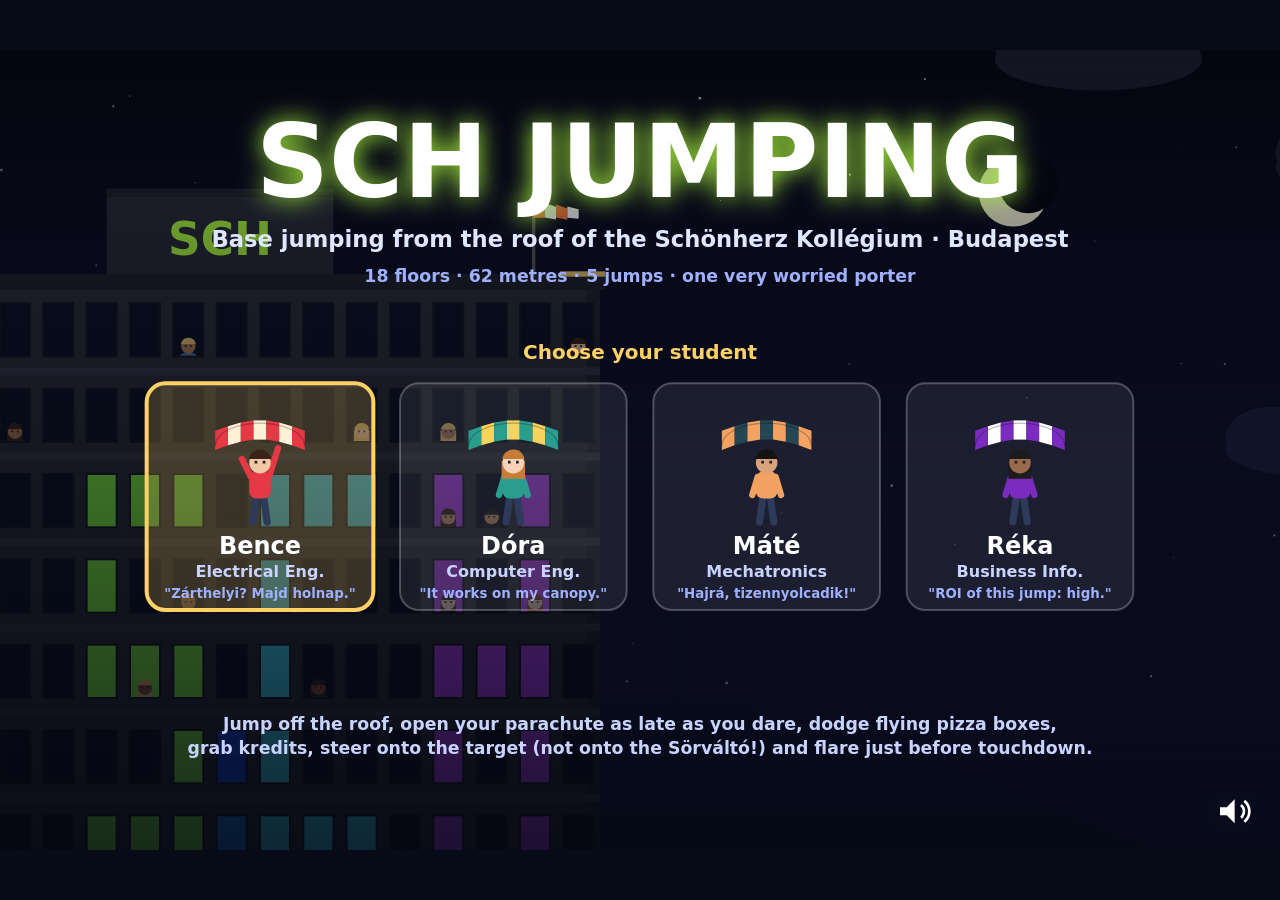
==== commit 836ebc39: "Add the Sörváltó beer relay table to SCH Jumping Two teams of students drink in relay at a long tabl" ====
--- a/sch-jumping/index.html
+++ b/sch-jumping/index.html
@@ -113,11 +113,11 @@
 const TREES = [{ x: 715, trunk: 46, r: 30 }, { x: 1180, trunk: 60, r: 40 }];
 
 const LEVELS = [
-  { name: 'Gólyahét', en: "Freshers' week", sky: ['#5aa9f5', '#d4ecff'], land: '#6fae4a', wind: 12, gust: 8, tx: 870, tr: 95, throwEvery: 3.2, credits: 6, sun: [780, 110, '#fff6c8'] },
-  { name: 'ZH-hét', en: 'Midterm week', sky: ['#2f86dc', '#a9d6ff'], land: '#63a544', wind: 28, gust: 12, tx: 990, tr: 82, throwEvery: 2.2, credits: 7, sun: [620, 70, '#fffbe0'] },
-  { name: 'Vizsgaidőszak', en: 'Exam season', sky: ['#6d7885', '#c9d0d8'], land: '#5b8f47', wind: -30, gust: 15, tx: 800, tr: 70, throwEvery: 1.6, credits: 8, gloom: true },
-  { name: 'Schönherz Qpa', en: 'Party week · Mátrix night', sky: ['#03050f', '#1b1f4a'], land: '#2f4a2c', wind: 40, gust: 18, tx: 1060, tr: 60, throwEvery: 1.1, credits: 9, night: true, matrix: true, moon: [760, 90] },
-  { name: 'Diplomaosztó', en: 'Graduation day', sky: ['#e9774f', '#ffd29a'], land: '#6a9a45', wind: -42, gust: 22, tx: 920, tr: 50, throwEvery: 1.3, credits: 10, sun: [820, 380, '#fff0c0'] },
+  { name: 'Gólyahét', en: "Freshers' week", sky: ['#5aa9f5', '#d4ecff'], land: '#6fae4a', wind: 12, gust: 8, tx: 870, tr: 95, table: [985, 1160],  throwEvery: 3.2, credits: 6, sun: [780, 110, '#fff6c8'] },
+  { name: 'ZH-hét', en: 'Midterm week', sky: ['#2f86dc', '#a9d6ff'], land: '#63a544', wind: 28, gust: 12, tx: 990, tr: 82, table: [750, 892],  throwEvery: 2.2, credits: 7, sun: [620, 70, '#fffbe0'] },
+  { name: 'Vizsgaidőszak', en: 'Exam season', sky: ['#6d7885', '#c9d0d8'], land: '#5b8f47', wind: -30, gust: 15, tx: 800, tr: 70, table: [900, 1150],  throwEvery: 1.6, credits: 8, gloom: true },
+  { name: 'Schönherz Qpa', en: 'Party week · Mátrix night', sky: ['#03050f', '#1b1f4a'], land: '#2f4a2c', wind: 40, gust: 18, tx: 1060, tr: 60, table: [760, 975],  throwEvery: 1.1, credits: 9, night: true, matrix: true, moon: [760, 90] },
+  { name: 'Diplomaosztó', en: 'Graduation day', sky: ['#e9774f', '#ffd29a'], land: '#6a9a45', wind: -42, gust: 22, tx: 920, tr: 50, table: [990, 1160],  throwEvery: 1.3, credits: 10, sun: [820, 380, '#fff0c0'] },
 ];
 
 const STUDENTS = [
@@ -130,6 +130,8 @@
 const HAIRS = ['#1c1c1c', '#3b2416', '#6b4423', '#c77d3a', '#e8c170', '#8a3b1b'];
 const SKINS = ['#f6d2b8', '#f1c7a5', '#d9a37c', '#b07a55', '#8d5b3e'];
 const SHIRTS = ['#e63946', '#457b9d', '#2a9d8f', '#f4a261', '#8338ec', '#ffbe0b', '#3a86ff', '#fb5607', '#6c757d', '#06d6a0'];
+const TABLE_CHEERS = ['Egészségedre!', 'Gyorsabban!', 'Hajrá, csapat!', 'Igyál már!', 'Húzd le!'];
+const BROKEN_CHEERS = ['A SÖRVÁLTÓ!!', 'Ki fizeti az asztalt?', 'Még egy kört!', 'Ez nem számít!', 'Az én sörööm!'];
 const CHEERS = ['Hajrá!', 'Gyerünk!', 'Ez az!', 'Húzd meg!', 'SCH! SCH!', 'Nyomjad!'];
 
 // ---------- game state ----------
@@ -140,6 +142,7 @@
 let runResults = [];
 let best = parseInt(store('schjumping.best') || '0', 10) || 0;
 let P, coins, items, warns, particles, floaters, crowd, residents, bubbles;
+let table = null;
 let throwTimer = 0, landT = 0, shake = 0, result = null, stats = null;
 let camX = 150, camH = ROOF_H + 180 - H;
 let gt = 0, power = 0, steer = 0;
@@ -221,10 +224,24 @@
     const x = rand(700, 1210);
     if (Math.abs(x - L.tx) < L.tr + 22) continue;
     if (TREES.some(t => Math.abs(t.x - x) < 14)) continue;
+    if (L.table && x > L.table[0] - 16 && x < L.table[1] + 16) continue;
     if (out.some(o => Math.abs(o.x - x) < 22)) continue;
     out.push(randomPerson({ x, phase: Math.random() * 6, mood: 'idle', jumpT: 0 }));
   }
   return out;
+}
+// Sörváltó: two teams on either side of a long table, drinking in relay
+function makeTable(L) {
+  const [x0, x1] = L.table;
+  const n = Math.floor((x1 - x0 - 10) / 14);
+  const back = [], front = [];
+  // two teams (red vs blue shirts), each in two ranks waiting their turn
+  for (let i = 0; i < n; i++) {
+    const team = i < n / 2 ? '#d62828' : '#1d4ed8';
+    front.push(randomPerson({ x: x0 + 10 + i * 14, hoodie: team, phase: Math.random() * 6 }));
+    back.push(randomPerson({ x: x0 + 17 + i * 14, hoodie: team, phase: Math.random() * 6 }));
+  }
+  return { x0, x1, n, back, front, broken: false, bx: 0, breakT: 0, relay: Math.random() * n };
 }
 function makeCoins(L) {
   const n = L.credits, out = [];
@@ -238,7 +255,7 @@
   levelIdx = i; lvl = LEVELS[i];
   P = { x: EDGE_X, h: ROOF_H, vx: 0, vd: 0, phase: 'ready', t: 0, deployT: 0, flareT: 0, flared: false, stallT: 0, rot: 0, spin: 0, openAlt: null, beepT: 0 };
   coins = makeCoins(lvl); items = []; warns = []; particles = []; floaters = []; bubbles = [];
-  crowd = makeCrowd(lvl); residents = makeResidents();
+  crowd = makeCrowd(lvl); residents = makeResidents(); table = makeTable(lvl);
   throwTimer = lvl.throwEvery + 1.5; landT = 0; shake = 0; result = null;
   stats = { coins: 0, hits: 0 };
   camX = clamp(P.x - W * 0.45, 0, WORLD_W - W); camH = clamp(P.h - H * 0.62, -70, ROOF_H + 180 - H);
@@ -249,7 +266,7 @@
   state = 'title'; lvl = LEVELS[3];
   P = { x: EDGE_X, h: ROOF_H, vx: 0, vd: 0, phase: 'ready', t: 0, rot: 0, spin: 0 };
   coins = []; items = []; warns = []; particles = []; floaters = []; bubbles = [];
-  crowd = makeCrowd(lvl); residents = makeResidents();
+  crowd = makeCrowd(lvl); residents = makeResidents(); table = makeTable(lvl);
   camX = 150; camH = ROOF_H + 180 - H;
   updateActionLabel();
 }
@@ -377,6 +394,14 @@
     if (c.jumpT > 0) c.jumpT -= dt;
     if (state === 'play' && P.phase !== 'done' && P.phase !== 'ready' && P.h < 700 && Math.random() < dt * 0.25 && bubbles.length < 3)
       bubbles.push({ who: c, text: pick(CHEERS), life: 1.6 });
+  }
+  if (table) {
+    if (table.broken) table.breakT += dt;
+    else table.relay += dt * 1.3;
+    if (bubbles.length < 4 && Math.random() < dt * (table.broken ? 1.5 : 0.35)) {
+      const row = Math.random() < 0.5 ? table.back : table.front;
+      bubbles.push({ who: pick(row), text: pick(table.broken ? BROKEN_CHEERS : TABLE_CHEERS), life: 1.6 });
+    }
   }
   if (shake > 0) shake = Math.max(0, shake - dt * 2.5);
 
@@ -460,6 +485,7 @@
     const cx = t.x, ch = t.trunk + t.r;
     if (Math.hypot(P.x - cx, P.h + 15 - ch) < t.r + 6) return stuck(t);
   }
+  if (!table.broken && P.h <= TABLE_H && P.x > table.x0 && P.x < table.x1) return sorvalto();
   for (const c of coins) {
     if (!c.got && Math.hypot(P.x - c.x, P.h + 17 - c.h) < 26) {
       c.got = true; stats.coins++; sfx.coin();
@@ -534,6 +560,31 @@
   if (stats.hits) lines.push(['Hit by flying objects', hp]);
   lines.push(['Stuck in a tree — no landing points', 0]);
   endJump({ kind: 'stuck', title: 'STUCK IN A TREE', sub: 'The porter is fetching a ladder…', lines, total: Math.max(0, ff + cr + hp) });
+}
+const TABLE_H = 22;
+function sorvalto() {
+  const v = P.vd;
+  table.broken = true;
+  table.bx = clamp(P.x, table.x0 + 24, table.x1 - 24);
+  P.x = table.bx; P.h = 4;
+  sfx.crash(); shake = 0.8;
+  setTimeout(() => sfx.cheer(), 350);
+  burst(table.bx, TABLE_H, 60, ['#f2b705', '#ffd166', '#fff8e1', '#ffffff', '#c98a00'], 230);
+  burst(table.bx, TABLE_H, 14, ['#8b5a2b', '#a0703f'], 180);
+  for (const q of table.back.concat(table.front)) q.foam = Math.random() < 0.6;
+  for (const c of crowd) c.mood = 'shock';
+  bubbles.length = 0;
+  bubbles.push({ who: table.front[Math.floor(table.n / 4)], text: 'A SÖRVÁLTÓ!!', life: 2.5 });
+  if (P.phase === 'free' || v > 240) {
+    P.crashHow = 'ground';
+    return endJump({ kind: 'crash', title: 'OUCH!', sub: 'Straight through the Sörváltó table at ' + Math.round(v / PXM * 3.6) + ' km/h.', lines: [['Freefall bonus', 0], ['Sörváltó table snapped in half', 0], ['Ambulance to Szent Imre kórház', 0]], total: 0 });
+  }
+  const ff = freefallPoints(), cr = stats.coins * 50, hp = -stats.hits * 50;
+  const lines = [['Freefall bonus (opened at ' + (P.openAlt / PXM).toFixed(1) + ' m)', ff], ['Landed on the Sörváltó, table broke in the middle', -300]];
+  if (stats.coins) lines.push(['Kredits collected (' + stats.coins + ')', cr]);
+  if (stats.hits) lines.push(['Hit by flying objects (' + stats.hits + ')', hp]);
+  lines.push(['Two dozen beers spilled', 0]);
+  endJump({ kind: 'sorvalto', title: 'SÖRVÁLTÓ RUINED!', sub: 'You snapped the beer-relay table in half. Nobody wins this round.', lines, total: Math.max(0, ff - 300 + cr + hp) });
 }
 function land() {
   const v = P.vd;
@@ -608,6 +659,7 @@
   drawBuilding();
   drawTrees();
   drawTarget();
+  drawTable();
   drawCrowd();
   drawCoins();
   drawItems();
@@ -895,6 +947,48 @@
   ctx.fillStyle = '#ffd166';
   ctx.beginPath(); ctx.moveTo(x + 1, -46); ctx.lineTo(x + 24, -40 + Math.sin(gt * 6) * 2); ctx.lineTo(x + 1, -34); ctx.fill();
 }
+function drawTable() {
+  const t = table; if (!t) return;
+  const top = -TABLE_H, wood = '#a8743f', dark = '#6e4722';
+  const mid = (t.x0 + t.x1) / 2, sag = t.broken ? 14 : 0;
+  // banner on two poles
+  ctx.fillStyle = '#555'; ctx.fillRect(t.x0 - 8, -92, 2, 92); ctx.fillRect(t.x1 + 6, -92, 2, 92);
+  ctx.fillStyle = '#1b2a4a';
+  ctx.beginPath(); ctx.moveTo(t.x0 - 7, -92); ctx.quadraticCurveTo(mid, -84 + sag, t.x1 + 7, -92); ctx.lineTo(t.x1 + 7, -78); ctx.quadraticCurveTo(mid, -70 + sag, t.x0 - 7, -78); ctx.fill();
+  text('SÖRVÁLTÓ', mid, -78 + sag * 0.6, 11, '#ffd166', 900, 'center');
+  // relay: one drinker per team at a time, moving down the line
+  const half = Math.ceil(t.n / 2), step = Math.floor(t.relay) % half;
+  const drinking = i => i === step || i === half + step;
+  t.back.forEach((q, i) => drawPerson(q.x, -5, 0.85, q, t.broken ? (i % 2 ? 'cheer' : 'shock') : 'idle', gt + q.phase));
+  t.front.forEach((q, i) => {
+    drawPerson(q.x, 0, 1, q, t.broken ? (i % 3 ? 'shock' : 'cheer') : drinking(i) ? 'drink' : 'idle', gt + q.phase);
+    if (t.broken && q.foam) { ctx.fillStyle = '#fff8e1'; circle(q.x - 2, -30, 3); ctx.fill(); circle(q.x + 3, -27, 2.5); ctx.fill(); }
+  });
+  if (!t.broken) {
+    ctx.fillStyle = wood; ctx.fillRect(t.x0, top, t.x1 - t.x0, 6);
+    ctx.fillStyle = dark; ctx.fillRect(t.x0, top + 6, t.x1 - t.x0, 2);
+    ctx.fillRect(t.x0 + 4, top + 8, 4, TABLE_H - 8); ctx.fillRect(t.x1 - 8, top + 8, 4, TABLE_H - 8); ctx.fillRect(mid - 2, top + 8, 4, TABLE_H - 8);
+    t.front.forEach((q, i) => { if (!drinking(i)) mug(q.x + 5, top, (i % half) > step); });
+  } else {
+    // snapped in the middle: the two halves fold into a V
+    const k = clamp(t.breakT * 6, 0, 1), bx = t.bx, by = lerp(top, -2, k);
+    ctx.fillStyle = 'rgba(242,183,5,0.6)';
+    ctx.beginPath(); ctx.ellipse(bx, 1, 70 * k + 10, 5, 0, 0, Math.PI * 2); ctx.fill();
+    ctx.strokeStyle = wood; ctx.lineWidth = 7; ctx.lineCap = 'butt';
+    ctx.beginPath(); ctx.moveTo(t.x0, top + 3); ctx.lineTo(bx - 4, by); ctx.moveTo(bx + 4, by); ctx.lineTo(t.x1, top + 3); ctx.stroke();
+    ctx.fillStyle = dark; ctx.fillRect(t.x0 + 4, top + 8, 4, TABLE_H - 8); ctx.fillRect(t.x1 - 8, top + 8, 4, TABLE_H - 8);
+    ctx.save(); ctx.translate(bx + 26, -3); ctx.rotate(1.35); ctx.fillRect(-2, -9, 4, 18); ctx.restore();
+    ctx.strokeStyle = '#d9a86a'; ctx.lineWidth = 2;
+    ctx.beginPath(); ctx.moveTo(bx - 4, by); ctx.lineTo(bx - 1, by - 8); ctx.moveTo(bx + 4, by); ctx.lineTo(bx + 1, by - 9); ctx.stroke();
+    for (let i = 0; i < 7; i++) { ctx.save(); ctx.translate(bx - 66 + i * 22, -2); ctx.rotate(1.2 + i); mug(0, 3, false); ctx.restore(); }
+  }
+}
+function mug(x, y, full) {
+  ctx.fillStyle = full ? '#f2b705' : 'rgba(220,235,245,0.55)';
+  ctx.fillRect(x - 3, y - 9, 6, 9);
+  if (full) { ctx.fillStyle = '#fff8e1'; ctx.fillRect(x - 3, y - 11, 6, 3); }
+  ctx.strokeStyle = 'rgba(255,255,255,0.7)'; ctx.lineWidth = 1; ctx.strokeRect(x - 3, y - 9, 6, 9);
+}
 function drawCrowd() {
   for (const c of crowd) {
     let pose = c.mood;
@@ -981,6 +1075,7 @@
   else if (pose === 'wave') ra = [11, -36 + Math.sin(t * 10) * 4];
   else if (pose === 'shock') { la = [-4, -34]; ra = [4, -34]; }
   else if (pose === 'throw') { ra = [12, -34]; }
+  else if (pose === 'drink') { ra = [3, -33]; }
   ctx.strokeStyle = c.hoodie; ctx.lineWidth = 3.5;
   ctx.beginPath(); ctx.moveTo(-5, -25); ctx.lineTo(la[0], la[1]); ctx.moveTo(5, -25); ctx.lineTo(ra[0], ra[1]); ctx.stroke();
   // torso
@@ -991,6 +1086,7 @@
   ctx.fillStyle = c.hair; ctx.beginPath(); ctx.arc(0, -34, 6.3, Math.PI * 1.05, Math.PI * 1.95); ctx.fill();
   ctx.fillStyle = '#222'; ctx.fillRect(-3, -34, 1.5, 1.5); ctx.fillRect(1.5, -34, 1.5, 1.5);
   if (pose === 'shock') { circle(0, -30, 1.5); ctx.fill(); }
+  if (pose === 'drink') { ctx.save(); ctx.translate(5, -31); ctx.rotate(-0.9); ctx.fillStyle = '#f2b705'; ctx.fillRect(-3, -8, 6, 9); ctx.fillStyle = '#fff8e1'; ctx.fillRect(-3, -10, 6, 3); ctx.restore(); }
   ctx.restore();
 }
 function drawCanopy(x, y, open, cols) {
@@ -1031,6 +1127,10 @@
         const a = gt * 3 + i * 2.1;
         ctx.fillStyle = '#ffd166'; ctx.font = '14px system-ui'; ctx.fillText('★', x + Math.cos(a) * 16 - 5, y - 26 + Math.sin(a) * 5);
       }
+      return;
+    }
+    if (result && result.kind === 'sorvalto') {
+      drawPerson(x, y + 2, 1, st, 'drink', gt);
       return;
     }
     if (result && result.kind === 'stuck') {
@@ -1175,6 +1275,7 @@
   const sx = xx => x + xx / WORLD_W * w;
   ctx.fillStyle = '#8a8f9c'; ctx.fillRect(sx(BLD_L), sy(ROOF_H), sx(BLD_R) - sx(BLD_L), sy(0) - sy(ROOF_H));
   ctx.fillStyle = '#6fae4a'; ctx.fillRect(x, sy(0), w, 3);
+  if (table) { ctx.fillStyle = table.broken ? '#8b5a2b' : '#f2b705'; ctx.fillRect(sx(table.x0), sy(0) - 3, sx(table.x1) - sx(table.x0), 3); }
   ctx.fillStyle = '#e63946'; ctx.fillRect(sx(lvl.tx - lvl.tr), sy(0) - 1, Math.max(2, sx(lvl.tx + lvl.tr) - sx(lvl.tx - lvl.tr)), 4);
   ctx.fillStyle = '#ffd166'; circle(sx(P.x), sy(P.h), 3); ctx.fill();
 }
@@ -1193,7 +1294,7 @@
   const ph = 150 + lines.length * 26;
   const px = W / 2 - 220, py = H / 2 - ph / 2;
   panel(px, py, 440, ph, 0.85);
-  const col = r.kind === 'crash' ? '#ff6b6b' : r.kind === 'good' ? '#7bed9f' : '#ffd166';
+  const col = r.kind === 'sorvalto' ? '#f2b705' : r.kind === 'crash' ? '#ff6b6b' : r.kind === 'good' ? '#7bed9f' : '#ffd166';
   text(r.title, W / 2, py + 44, 32, col, 900, 'center');
   text(r.sub, W / 2, py + 68, 14, '#c9d3ff', 600, 'center');
   let y = py + 102;
@@ -1257,7 +1358,7 @@
   const blink = Math.sin(gt * 4) > -0.3;
   if (blink) text(touch ? 'Tap a student, tap again (or START) to jump' : '← → choose  ·  SPACE / click to start', W / 2, 468, 18, '#fff', 800, 'center');
   text('Jump off the roof, open your parachute as late as you dare, dodge flying pizza boxes,', W / 2, 510, 13, '#c9d3ff', 600, 'center');
-  text('grab kredits, steer onto the target and flare just before touchdown.', W / 2, 528, 13, '#c9d3ff', 600, 'center');
+  text('grab kredits, steer onto the target (not onto the Sörváltó!) and flare just before touchdown.', W / 2, 528, 13, '#c9d3ff', 600, 'center');
   if (best) text('Best total: ' + best, W / 2, 566, 13, '#ffd166', 800, 'center');
 }
 
@@ -1280,7 +1381,7 @@
   requestAnimationFrame(frame);
 }
 requestAnimationFrame(frame);
-window.__sch = { get state() { return state; }, get P() { return P; }, get result() { return result; }, action, startLevel };
+window.__sch = { get state() { return state; }, get P() { return P; }, get table() { return table; }, get result() { return result; }, action, startLevel };
 </script>
 </body>
 </html>
